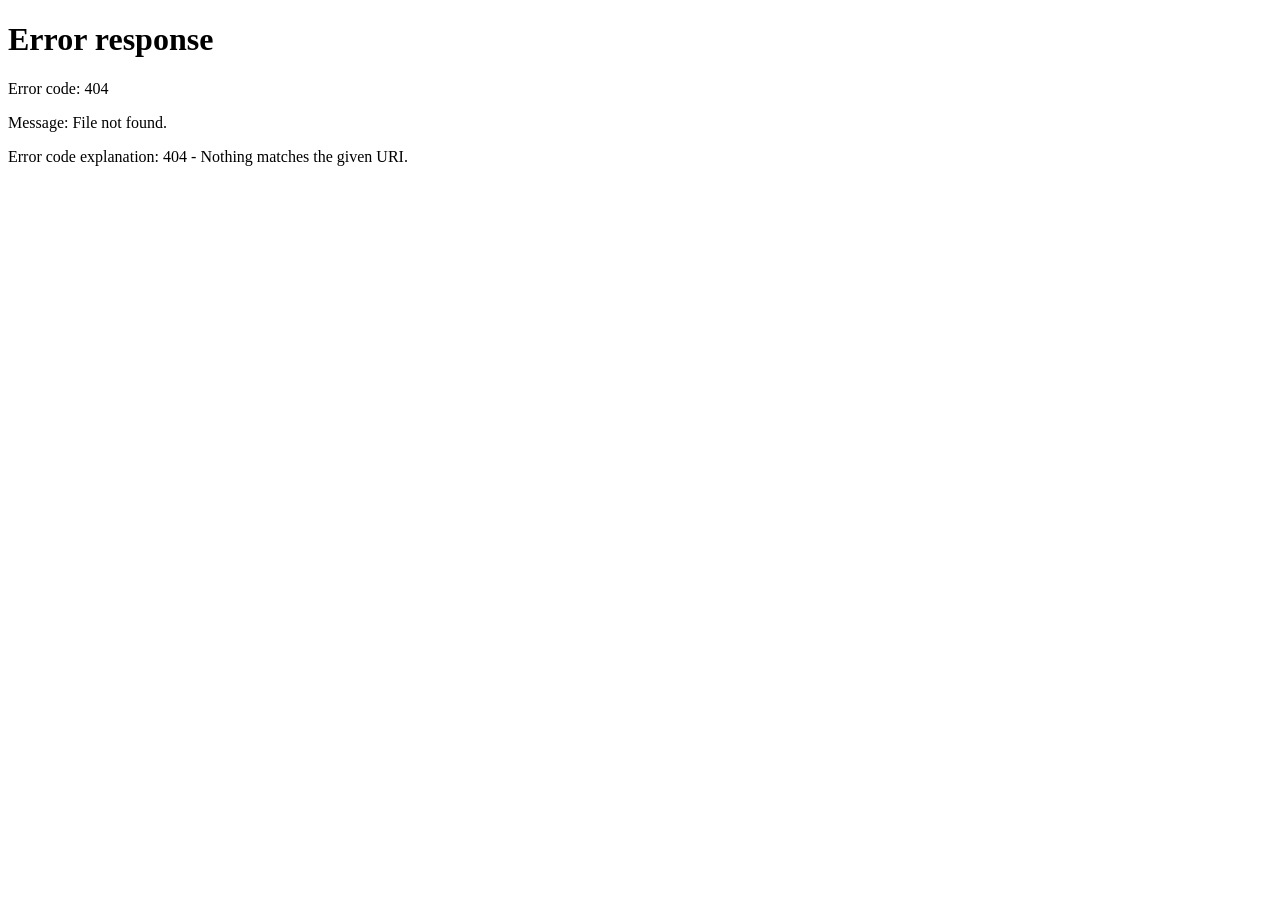
==== sites/easyclaw.it.com/index.html @ fdc29251 "Add root index.html with navigation to all pages" ====
<!DOCTYPE html>
<html lang="en">
<head>
    <meta charset="UTF-8">
    <meta name="viewport" content="width=device-width, initial-scale=1.0">
    <title>Vimamall | Custom Business Software in 10 Days</title>
    <meta http-equiv="refresh" content="0; url=/industries/">
    <style>
        * { margin: 0; padding: 0; box-sizing: border-box; }
        body {
            font-family: 'Inter', -apple-system, BlinkMacSystemFont, sans-serif;
            background: linear-gradient(135deg, #1e3a5f 0%, #2d4a6f 100%);
            min-height: 100vh;
            display: flex;
            justify-content: center;
            align-items: center;
            color: white;
        }
        .container {
            text-align: center;
            padding: 40px;
        }
        h1 { font-size: 48px; margin-bottom: 20px; }
        p { font-size: 20px; opacity: 0.9; margin-bottom: 30px; }
        .btn {
            display: inline-block;
            padding: 15px 40px;
            background: #00d4aa;
            color: #1e3a5f;
            text-decoration: none;
            border-radius: 10px;
            font-weight: 600;
            font-size: 18px;
            transition: transform 0.3s;
        }
        .btn:hover { transform: translateY(-3px); }
        .links {
            margin-top: 40px;
            display: flex;
            gap: 20px;
            justify-content: center;
            flex-wrap: wrap;
        }
        .link {
            padding: 12px 25px;
            background: rgba(255,255,255,0.1);
            color: white;
            text-decoration: none;
            border-radius: 8px;
            border: 1px solid rgba(255,255,255,0.2);
            transition: all 0.3s;
        }
        .link:hover { background: rgba(255,255,255,0.2); }
    </style>
</head>
<body>
    <div class="container">
        <h1>🎯 Vimamall</h1>
        <p>Custom Business Software in 10 Days<br>80% Below Market Price</p>
        <a href="/industries/" class="btn">Explore Industry Solutions</a>
        
        <div class="links">
            <a href="/industries/" class="link">Industry Solutions</a>
            <a href="/services/" class="link">Our Services</a>
            <a href="/payment/" class="link">Pricing</a>
        </div>
    </div>
</body>
</html>
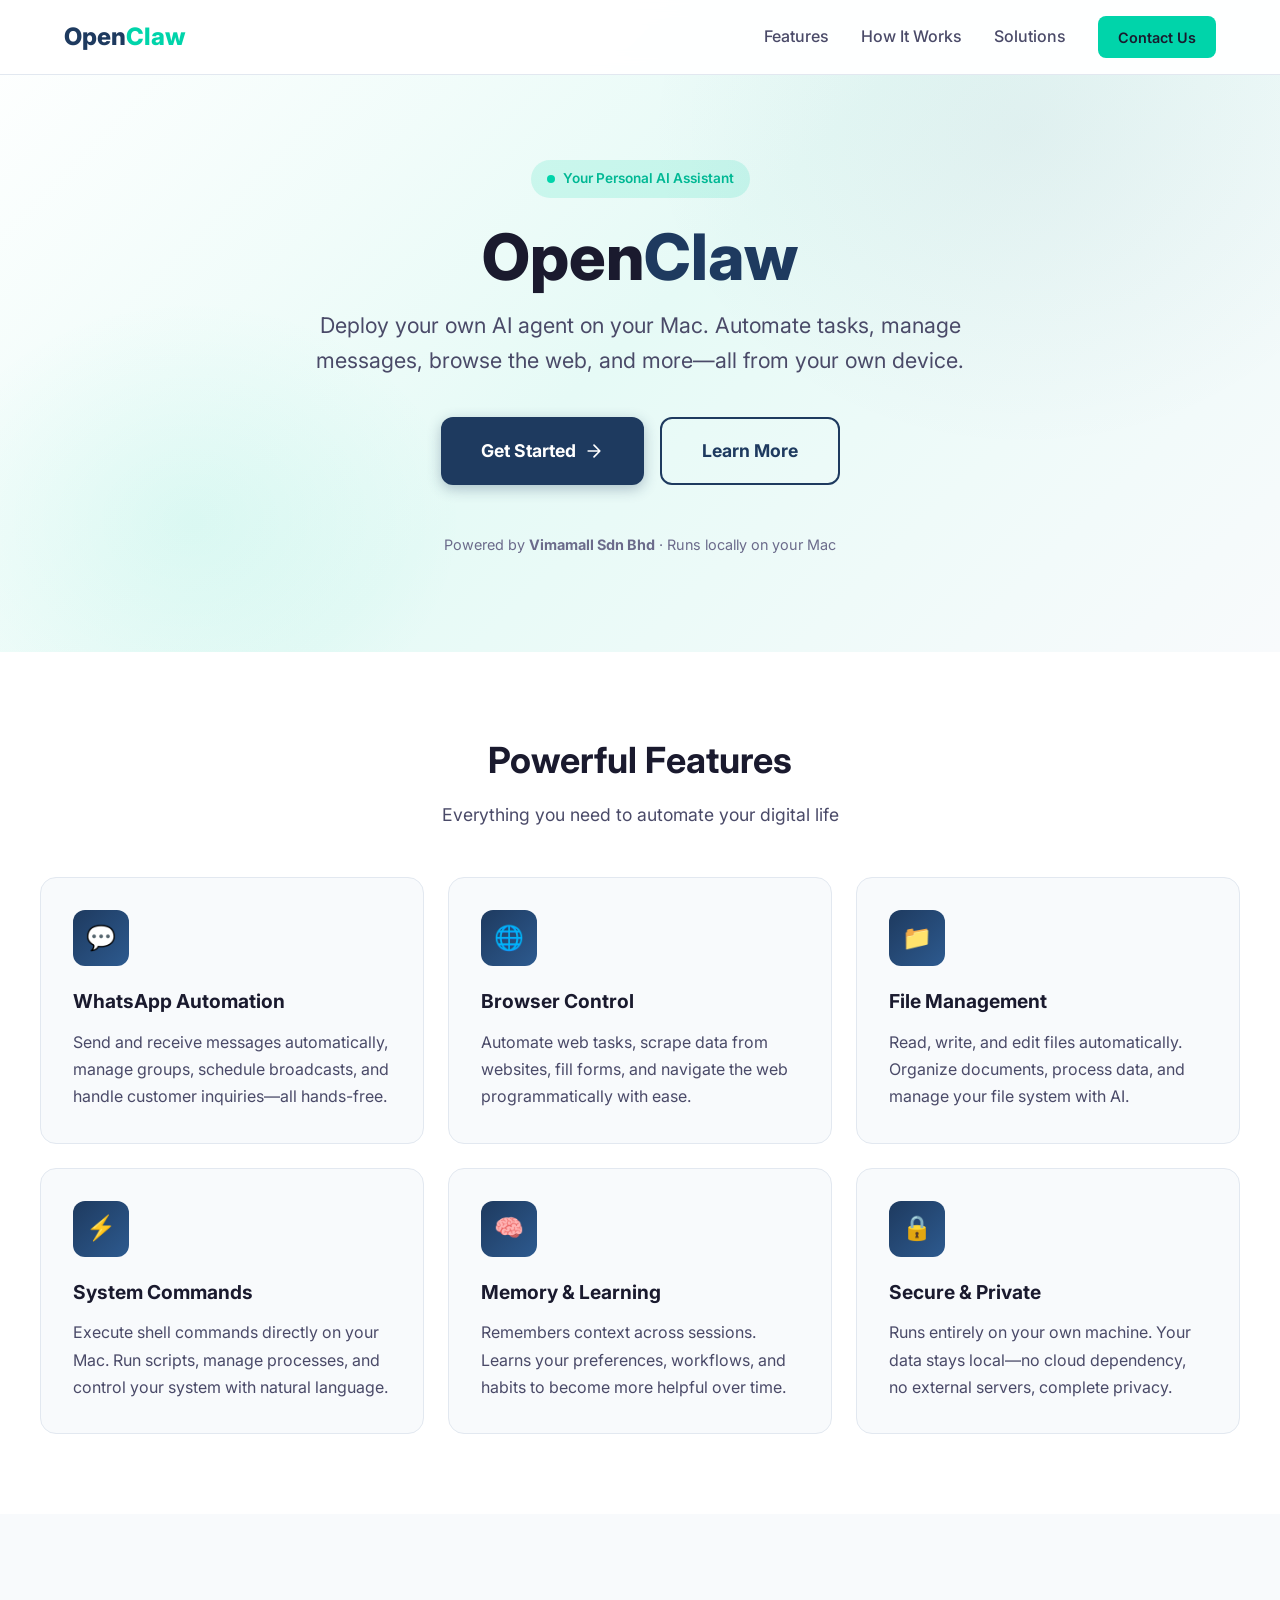
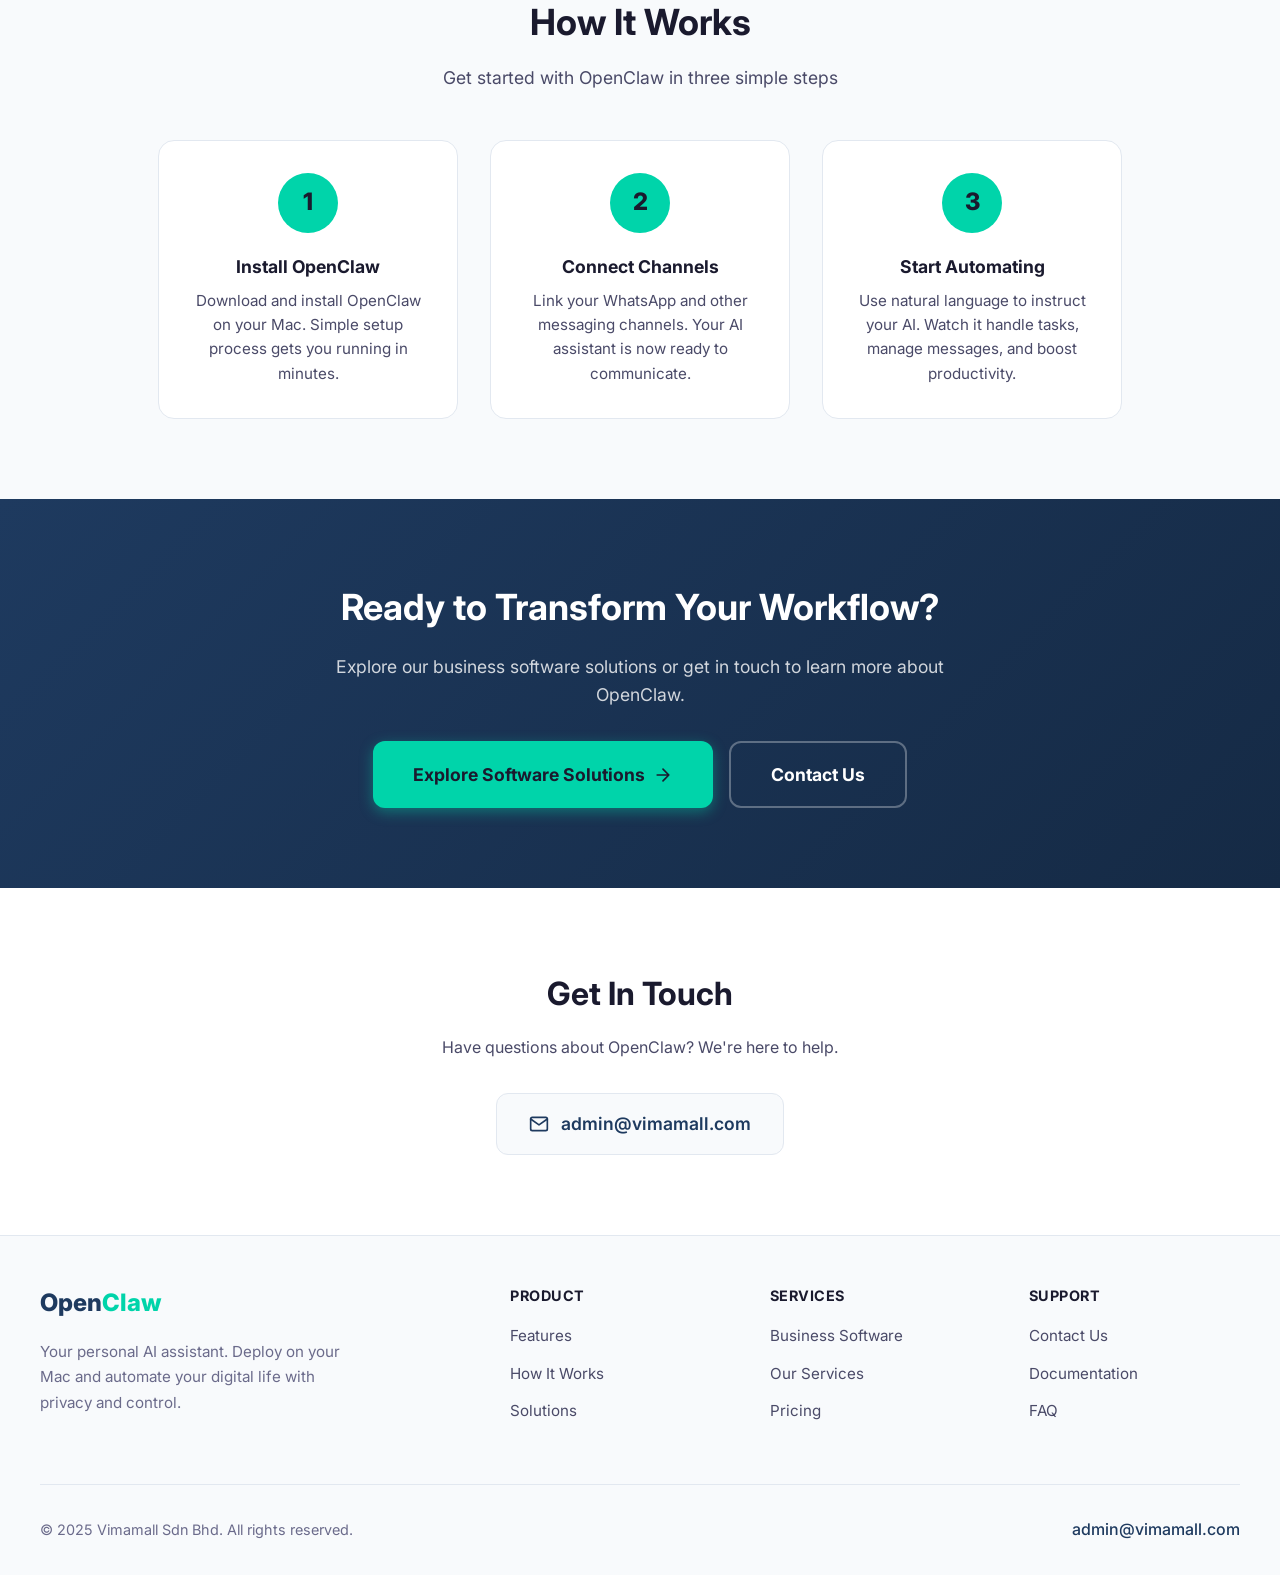
==== commit 693d6f85: "Redesign industries page and create OpenClaw main landing page - Industries page: Added hero, Why Us" ====
--- a/sites/easyclaw.it.com/index.html
+++ b/sites/easyclaw.it.com/index.html
@@ -3,67 +3,863 @@
 <head>
     <meta charset="UTF-8">
     <meta name="viewport" content="width=device-width, initial-scale=1.0">
-    <title>Vimamall | Custom Business Software in 10 Days</title>
-    <meta http-equiv="refresh" content="0; url=/industries/">
+    <title>OpenClaw - Your Personal AI Assistant</title>
+    <meta name="description" content="Deploy your own AI agent on your Mac. Automate tasks, manage messages, browse the web, and more—all from your own device.">
+    <link rel="preconnect" href="https://fonts.googleapis.com">
+    <link rel="preconnect" href="https://fonts.gstatic.com" crossorigin>
+    <link href="https://fonts.googleapis.com/css2?family=Inter:wght@400;500;600;700;800&display=swap" rel="stylesheet">
     <style>
-        * { margin: 0; padding: 0; box-sizing: border-box; }
+        * {
+            margin: 0;
+            padding: 0;
+            box-sizing: border-box;
+        }
+
+        :root {
+            --primary: #1e3a5f;
+            --primary-dark: #152a45;
+            --primary-light: #2d5a8f;
+            --accent: #00d4aa;
+            --accent-dark: #00b894;
+            --accent-light: #e6faf6;
+            --text-dark: #1a1a2e;
+            --text-medium: #4a4a68;
+            --text-light: #6b6b8b;
+            --bg-white: #ffffff;
+            --bg-light: #f8fafc;
+            --bg-gray: #f1f5f9;
+            --border: #e2e8f0;
+            --shadow-sm: 0 1px 2px 0 rgba(0, 0, 0, 0.05);
+            --shadow-md: 0 4px 6px -1px rgba(0, 0, 0, 0.1);
+            --shadow-lg: 0 10px 15px -3px rgba(0, 0, 0, 0.1);
+            --shadow-xl: 0 20px 25px -5px rgba(0, 0, 0, 0.1);
+        }
+
+        html {
+            scroll-behavior: smooth;
+        }
+
         body {
             font-family: 'Inter', -apple-system, BlinkMacSystemFont, sans-serif;
-            background: linear-gradient(135deg, #1e3a5f 0%, #2d4a6f 100%);
-            min-height: 100vh;
+            color: var(--text-dark);
+            line-height: 1.6;
+            background: var(--bg-white);
+        }
+
+        /* Header */
+        .header {
+            position: fixed;
+            top: 0;
+            left: 0;
+            right: 0;
+            background: rgba(255, 255, 255, 0.95);
+            backdrop-filter: blur(10px);
+            border-bottom: 1px solid var(--border);
+            z-index: 1000;
+            padding: 1rem 0;
+        }
+
+        .header-content {
+            max-width: 1200px;
+            margin: 0 auto;
+            padding: 0 1.5rem;
+            display: flex;
+            justify-content: space-between;
+            align-items: center;
+        }
+
+        .logo {
+            font-size: 1.5rem;
+            font-weight: 800;
+            color: var(--primary);
+            text-decoration: none;
+        }
+
+        .logo span {
+            color: var(--accent);
+        }
+
+        .nav-links {
+            display: flex;
+            gap: 2rem;
+            align-items: center;
+        }
+
+        .nav-link {
+            color: var(--text-medium);
+            text-decoration: none;
+            font-weight: 500;
+            transition: color 0.2s;
+        }
+
+        .nav-link:hover {
+            color: var(--primary);
+        }
+
+        .nav-cta {
+            background: var(--accent);
+            color: var(--text-dark);
+            padding: 0.6rem 1.25rem;
+            border-radius: 8px;
+            text-decoration: none;
+            font-weight: 600;
+            font-size: 0.9rem;
+            transition: all 0.2s;
+        }
+
+        .nav-cta:hover {
+            background: var(--accent-dark);
+            transform: translateY(-1px);
+        }
+
+        /* Hero Section */
+        .hero {
+            padding: 10rem 1.5rem 6rem;
+            background: linear-gradient(135deg, var(--bg-white) 0%, var(--accent-light) 50%, var(--bg-light) 100%);
+            position: relative;
+            overflow: hidden;
+        }
+
+        .hero::before {
+            content: '';
+            position: absolute;
+            top: -30%;
+            right: -10%;
+            width: 60%;
+            height: 100%;
+            background: radial-gradient(ellipse, rgba(30, 58, 95, 0.05) 0%, transparent 70%);
+            pointer-events: none;
+        }
+
+        .hero::after {
+            content: '';
+            position: absolute;
+            bottom: -20%;
+            left: -10%;
+            width: 50%;
+            height: 80%;
+            background: radial-gradient(ellipse, rgba(0, 212, 170, 0.08) 0%, transparent 60%);
+            pointer-events: none;
+        }
+
+        .hero-content {
+            max-width: 900px;
+            margin: 0 auto;
+            text-align: center;
+            position: relative;
+            z-index: 1;
+        }
+
+        .hero-badge {
+            display: inline-flex;
+            align-items: center;
+            gap: 0.5rem;
+            background: rgba(0, 212, 170, 0.15);
+            color: var(--accent-dark);
+            padding: 0.5rem 1rem;
+            border-radius: 50px;
+            font-size: 0.85rem;
+            font-weight: 600;
+            margin-bottom: 1.5rem;
+        }
+
+        .hero-badge::before {
+            content: '';
+            width: 8px;
+            height: 8px;
+            background: var(--accent);
+            border-radius: 50%;
+            animation: pulse 2s infinite;
+        }
+
+        @keyframes pulse {
+            0%, 100% { opacity: 1; }
+            50% { opacity: 0.5; }
+        }
+
+        .hero h1 {
+            font-size: clamp(2.5rem, 6vw, 4rem);
+            font-weight: 800;
+            color: var(--text-dark);
+            margin-bottom: 1rem;
+            line-height: 1.1;
+        }
+
+        .hero h1 span {
+            color: var(--primary);
+        }
+
+        .hero-subtitle {
+            font-size: 1.35rem;
+            color: var(--text-medium);
+            max-width: 650px;
+            margin: 0 auto 2.5rem;
+        }
+
+        .hero-ctas {
             display: flex;
             justify-content: center;
-            align-items: center;
+            gap: 1rem;
+            flex-wrap: wrap;
+        }
+
+        .hero-cta-primary {
+            display: inline-flex;
+            align-items: center;
+            gap: 0.5rem;
+            background: var(--primary);
             color: white;
-        }
-        .container {
+            padding: 1.1rem 2.5rem;
+            border-radius: 12px;
+            text-decoration: none;
+            font-weight: 700;
+            font-size: 1.1rem;
+            transition: all 0.2s;
+            box-shadow: 0 4px 14px rgba(30, 58, 95, 0.3);
+        }
+
+        .hero-cta-primary:hover {
+            background: var(--primary-dark);
+            transform: translateY(-2px);
+            box-shadow: 0 6px 20px rgba(30, 58, 95, 0.4);
+        }
+
+        .hero-cta-secondary {
+            display: inline-flex;
+            align-items: center;
+            gap: 0.5rem;
+            background: transparent;
+            color: var(--primary);
+            padding: 1.1rem 2.5rem;
+            border-radius: 12px;
+            text-decoration: none;
+            font-weight: 700;
+            font-size: 1.1rem;
+            border: 2px solid var(--primary);
+            transition: all 0.2s;
+        }
+
+        .hero-cta-secondary:hover {
+            background: var(--primary);
+            color: white;
+            transform: translateY(-2px);
+        }
+
+        .hero-trust {
+            margin-top: 3rem;
+            color: var(--text-light);
+            font-size: 0.9rem;
+        }
+
+        /* Features Section */
+        .features {
+            padding: 5rem 1.5rem;
+            background: var(--bg-white);
+        }
+
+        .features-content {
+            max-width: 1200px;
+            margin: 0 auto;
+        }
+
+        .section-header {
             text-align: center;
-            padding: 40px;
-        }
-        h1 { font-size: 48px; margin-bottom: 20px; }
-        p { font-size: 20px; opacity: 0.9; margin-bottom: 30px; }
-        .btn {
-            display: inline-block;
-            padding: 15px 40px;
-            background: #00d4aa;
-            color: #1e3a5f;
-            text-decoration: none;
-            border-radius: 10px;
+            margin-bottom: 3rem;
+        }
+
+        .section-header h2 {
+            font-size: 2.25rem;
+            font-weight: 700;
+            color: var(--text-dark);
+            margin-bottom: 0.75rem;
+        }
+
+        .section-header p {
+            color: var(--text-medium);
+            max-width: 500px;
+            margin: 0 auto;
+            font-size: 1.1rem;
+        }
+
+        .features-grid {
+            display: grid;
+            grid-template-columns: repeat(auto-fit, minmax(300px, 1fr));
+            gap: 1.5rem;
+        }
+
+        .feature-card {
+            background: var(--bg-light);
+            border-radius: 16px;
+            padding: 2rem;
+            border: 1px solid var(--border);
+            transition: all 0.3s;
+        }
+
+        .feature-card:hover {
+            border-color: var(--accent);
+            transform: translateY(-4px);
+            box-shadow: var(--shadow-lg);
+        }
+
+        .feature-icon {
+            width: 56px;
+            height: 56px;
+            background: linear-gradient(135deg, var(--primary) 0%, var(--primary-light) 100%);
+            border-radius: 12px;
+            display: flex;
+            align-items: center;
+            justify-content: center;
+            font-size: 1.5rem;
+            margin-bottom: 1.25rem;
+        }
+
+        .feature-card h3 {
+            font-size: 1.2rem;
+            font-weight: 700;
+            color: var(--text-dark);
+            margin-bottom: 0.75rem;
+        }
+
+        .feature-card p {
+            color: var(--text-medium);
+            line-height: 1.7;
+        }
+
+        /* How It Works Section */
+        .how-it-works {
+            padding: 5rem 1.5rem;
+            background: var(--bg-light);
+        }
+
+        .how-it-works-content {
+            max-width: 1000px;
+            margin: 0 auto;
+        }
+
+        .steps {
+            display: flex;
+            justify-content: center;
+            gap: 2rem;
+            flex-wrap: wrap;
+        }
+
+        .step {
+            flex: 1;
+            min-width: 250px;
+            max-width: 300px;
+            text-align: center;
+            padding: 2rem;
+            background: white;
+            border-radius: 16px;
+            border: 1px solid var(--border);
+            transition: all 0.3s;
+        }
+
+        .step:hover {
+            transform: translateY(-4px);
+            box-shadow: var(--shadow-lg);
+        }
+
+        .step-number {
+            width: 60px;
+            height: 60px;
+            background: var(--accent);
+            border-radius: 50%;
+            display: flex;
+            align-items: center;
+            justify-content: center;
+            font-size: 1.5rem;
+            font-weight: 800;
+            color: var(--text-dark);
+            margin: 0 auto 1.25rem;
+        }
+
+        .step h3 {
+            font-size: 1.1rem;
+            font-weight: 700;
+            color: var(--text-dark);
+            margin-bottom: 0.5rem;
+        }
+
+        .step p {
+            color: var(--text-medium);
+            font-size: 0.95rem;
+            line-height: 1.6;
+        }
+
+        /* CTA Section */
+        .cta-section {
+            padding: 5rem 1.5rem;
+            background: linear-gradient(135deg, var(--primary) 0%, var(--primary-dark) 100%);
+            text-align: center;
+        }
+
+        .cta-content {
+            max-width: 700px;
+            margin: 0 auto;
+        }
+
+        .cta-section h2 {
+            font-size: 2.25rem;
+            font-weight: 700;
+            color: white;
+            margin-bottom: 1rem;
+        }
+
+        .cta-section p {
+            color: rgba(255, 255, 255, 0.8);
+            font-size: 1.1rem;
+            margin-bottom: 2rem;
+        }
+
+        .cta-buttons {
+            display: flex;
+            justify-content: center;
+            gap: 1rem;
+            flex-wrap: wrap;
+        }
+
+        .cta-btn-primary {
+            display: inline-flex;
+            align-items: center;
+            gap: 0.5rem;
+            background: var(--accent);
+            color: var(--text-dark);
+            padding: 1.1rem 2.5rem;
+            border-radius: 12px;
+            text-decoration: none;
+            font-weight: 700;
+            font-size: 1.1rem;
+            transition: all 0.2s;
+            box-shadow: 0 4px 14px rgba(0, 212, 170, 0.4);
+        }
+
+        .cta-btn-primary:hover {
+            background: var(--accent-dark);
+            transform: translateY(-2px);
+            box-shadow: 0 6px 20px rgba(0, 212, 170, 0.5);
+        }
+
+        .cta-btn-secondary {
+            display: inline-flex;
+            align-items: center;
+            gap: 0.5rem;
+            background: transparent;
+            color: white;
+            padding: 1.1rem 2.5rem;
+            border-radius: 12px;
+            text-decoration: none;
+            font-weight: 700;
+            font-size: 1.1rem;
+            border: 2px solid rgba(255, 255, 255, 0.3);
+            transition: all 0.2s;
+        }
+
+        .cta-btn-secondary:hover {
+            background: rgba(255, 255, 255, 0.1);
+            border-color: white;
+        }
+
+        /* Contact Section */
+        .contact {
+            padding: 5rem 1.5rem;
+            background: var(--bg-white);
+        }
+
+        .contact-content {
+            max-width: 600px;
+            margin: 0 auto;
+            text-align: center;
+        }
+
+        .contact h2 {
+            font-size: 2rem;
+            font-weight: 700;
+            color: var(--text-dark);
+            margin-bottom: 1rem;
+        }
+
+        .contact p {
+            color: var(--text-medium);
+            margin-bottom: 2rem;
+        }
+
+        .contact-email {
+            display: inline-flex;
+            align-items: center;
+            gap: 0.75rem;
+            background: var(--bg-light);
+            padding: 1rem 2rem;
+            border-radius: 12px;
+            color: var(--primary);
+            text-decoration: none;
             font-weight: 600;
-            font-size: 18px;
-            transition: transform 0.3s;
-        }
-        .btn:hover { transform: translateY(-3px); }
-        .links {
-            margin-top: 40px;
+            font-size: 1.1rem;
+            border: 1px solid var(--border);
+            transition: all 0.2s;
+        }
+
+        .contact-email:hover {
+            border-color: var(--accent);
+            background: var(--accent-light);
+        }
+
+        /* Footer */
+        .footer {
+            background: var(--bg-light);
+            padding: 3rem 1.5rem 2rem;
+            border-top: 1px solid var(--border);
+        }
+
+        .footer-content {
+            max-width: 1200px;
+            margin: 0 auto;
+        }
+
+        .footer-grid {
+            display: grid;
+            grid-template-columns: 2fr 1fr 1fr 1fr;
+            gap: 3rem;
+            margin-bottom: 3rem;
+        }
+
+        .footer-brand {
+            max-width: 300px;
+        }
+
+        .footer-logo {
+            font-size: 1.5rem;
+            font-weight: 800;
+            color: var(--primary);
+            margin-bottom: 1rem;
+        }
+
+        .footer-logo span {
+            color: var(--accent);
+        }
+
+        .footer-brand p {
+            color: var(--text-light);
+            font-size: 0.95rem;
+            line-height: 1.7;
+        }
+
+        .footer-col h4 {
+            font-size: 0.9rem;
+            font-weight: 700;
+            color: var(--text-dark);
+            margin-bottom: 1rem;
+            text-transform: uppercase;
+            letter-spacing: 0.5px;
+        }
+
+        .footer-col ul {
+            list-style: none;
+        }
+
+        .footer-col li {
+            margin-bottom: 0.75rem;
+        }
+
+        .footer-col a {
+            color: var(--text-medium);
+            text-decoration: none;
+            font-size: 0.95rem;
+            transition: color 0.2s;
+        }
+
+        .footer-col a:hover {
+            color: var(--primary);
+        }
+
+        .footer-bottom {
+            padding-top: 2rem;
+            border-top: 1px solid var(--border);
             display: flex;
-            gap: 20px;
-            justify-content: center;
+            justify-content: space-between;
+            align-items: center;
             flex-wrap: wrap;
-        }
-        .link {
-            padding: 12px 25px;
-            background: rgba(255,255,255,0.1);
-            color: white;
-            text-decoration: none;
-            border-radius: 8px;
-            border: 1px solid rgba(255,255,255,0.2);
-            transition: all 0.3s;
-        }
-        .link:hover { background: rgba(255,255,255,0.2); }
+            gap: 1rem;
+        }
+
+        .footer-bottom p {
+            color: var(--text-light);
+            font-size: 0.9rem;
+        }
+
+        .footer-contact-link {
+            color: var(--primary);
+            text-decoration: none;
+            font-weight: 500;
+        }
+
+        .footer-contact-link:hover {
+            text-decoration: underline;
+        }
+
+        /* Responsive */
+        @media (max-width: 768px) {
+            .header {
+                padding: 0.75rem 0;
+            }
+
+            .nav-links {
+                display: none;
+            }
+
+            .hero {
+                padding: 8rem 1rem 4rem;
+            }
+
+            .hero-ctas {
+                flex-direction: column;
+                align-items: center;
+            }
+
+            .hero-cta-primary,
+            .hero-cta-secondary {
+                width: 100%;
+                max-width: 300px;
+                justify-content: center;
+            }
+
+            .features, .how-it-works, .cta-section, .contact {
+                padding: 3rem 1rem;
+            }
+
+            .features-grid {
+                grid-template-columns: 1fr;
+            }
+
+            .steps {
+                flex-direction: column;
+                align-items: center;
+            }
+
+            .step {
+                max-width: 100%;
+                width: 100%;
+            }
+
+            .cta-buttons {
+                flex-direction: column;
+                align-items: center;
+            }
+
+            .cta-btn-primary,
+            .cta-btn-secondary {
+                width: 100%;
+                max-width: 300px;
+                justify-content: center;
+            }
+
+            .footer-grid {
+                grid-template-columns: 1fr;
+                gap: 2rem;
+            }
+
+            .footer-bottom {
+                flex-direction: column;
+                text-align: center;
+            }
+        }
     </style>
 </head>
 <body>
-    <div class="container">
-        <h1>🎯 Vimamall</h1>
-        <p>Custom Business Software in 10 Days<br>80% Below Market Price</p>
-        <a href="/industries/" class="btn">Explore Industry Solutions</a>
-        
-        <div class="links">
-            <a href="/industries/" class="link">Industry Solutions</a>
-            <a href="/services/" class="link">Our Services</a>
-            <a href="/payment/" class="link">Pricing</a>
+    <!-- Header -->
+    <header class="header">
+        <div class="header-content">
+            <a href="#" class="logo">Open<span>Claw</span></a>
+            <nav class="nav-links">
+                <a href="#features" class="nav-link">Features</a>
+                <a href="#how-it-works" class="nav-link">How It Works</a>
+                <a href="/industries/" class="nav-link">Solutions</a>
+                <a href="#contact" class="nav-cta">Contact Us</a>
+            </nav>
         </div>
-    </div>
+    </header>
+
+    <!-- Hero Section -->
+    <section class="hero" id="hero">
+        <div class="hero-content">
+            <div class="hero-badge">Your Personal AI Assistant</div>
+            <h1>Open<span>Claw</span></h1>
+            <p class="hero-subtitle">Deploy your own AI agent on your Mac. Automate tasks, manage messages, browse the web, and more—all from your own device.</p>
+            <div class="hero-ctas">
+                <a href="/industries/" class="hero-cta-primary">
+                    Get Started
+                    <svg width="20" height="20" viewBox="0 0 24 24" fill="none" stroke="currentColor" stroke-width="2" stroke-linecap="round" stroke-linejoin="round">
+                        <path d="M5 12h14M12 5l7 7-7 7"/>
+                    </svg>
+                </a>
+                <a href="#features" class="hero-cta-secondary">
+                    Learn More
+                </a>
+            </div>
+            <p class="hero-trust">
+                Powered by <strong>Vimamall Sdn Bhd</strong> · Runs locally on your Mac
+            </p>
+        </div>
+    </section>
+
+    <!-- Features Section -->
+    <section class="features" id="features">
+        <div class="features-content">
+            <div class="section-header">
+                <h2>Powerful Features</h2>
+                <p>Everything you need to automate your digital life</p>
+            </div>
+            <div class="features-grid">
+                <div class="feature-card">
+                    <div class="feature-icon">💬</div>
+                    <h3>WhatsApp Automation</h3>
+                    <p>Send and receive messages automatically, manage groups, schedule broadcasts, and handle customer inquiries—all hands-free.</p>
+                </div>
+                <div class="feature-card">
+                    <div class="feature-icon">🌐</div>
+                    <h3>Browser Control</h3>
+                    <p>Automate web tasks, scrape data from websites, fill forms, and navigate the web programmatically with ease.</p>
+                </div>
+                <div class="feature-card">
+                    <div class="feature-icon">📁</div>
+                    <h3>File Management</h3>
+                    <p>Read, write, and edit files automatically. Organize documents, process data, and manage your file system with AI.</p>
+                </div>
+                <div class="feature-card">
+                    <div class="feature-icon">⚡</div>
+                    <h3>System Commands</h3>
+                    <p>Execute shell commands directly on your Mac. Run scripts, manage processes, and control your system with natural language.</p>
+                </div>
+                <div class="feature-card">
+                    <div class="feature-icon">🧠</div>
+                    <h3>Memory & Learning</h3>
+                    <p>Remembers context across sessions. Learns your preferences, workflows, and habits to become more helpful over time.</p>
+                </div>
+                <div class="feature-card">
+                    <div class="feature-icon">🔒</div>
+                    <h3>Secure & Private</h3>
+                    <p>Runs entirely on your own machine. Your data stays local—no cloud dependency, no external servers, complete privacy.</p>
+                </div>
+            </div>
+        </div>
+    </section>
+
+    <!-- How It Works Section -->
+    <section class="how-it-works" id="how-it-works">
+        <div class="how-it-works-content">
+            <div class="section-header">
+                <h2>How It Works</h2>
+                <p>Get started with OpenClaw in three simple steps</p>
+            </div>
+            <div class="steps">
+                <div class="step">
+                    <div class="step-number">1</div>
+                    <h3>Install OpenClaw</h3>
+                    <p>Download and install OpenClaw on your Mac. Simple setup process gets you running in minutes.</p>
+                </div>
+                <div class="step">
+                    <div class="step-number">2</div>
+                    <h3>Connect Channels</h3>
+                    <p>Link your WhatsApp and other messaging channels. Your AI assistant is now ready to communicate.</p>
+                </div>
+                <div class="step">
+                    <div class="step-number">3</div>
+                    <h3>Start Automating</h3>
+                    <p>Use natural language to instruct your AI. Watch it handle tasks, manage messages, and boost productivity.</p>
+                </div>
+            </div>
+        </div>
+    </section>
+
+    <!-- CTA Section -->
+    <section class="cta-section">
+        <div class="cta-content">
+            <h2>Ready to Transform Your Workflow?</h2>
+            <p>Explore our business software solutions or get in touch to learn more about OpenClaw.</p>
+            <div class="cta-buttons">
+                <a href="/industries/" class="cta-btn-primary">
+                    Explore Software Solutions
+                    <svg width="20" height="20" viewBox="0 0 24 24" fill="none" stroke="currentColor" stroke-width="2" stroke-linecap="round" stroke-linejoin="round">
+                        <path d="M5 12h14M12 5l7 7-7 7"/>
+                    </svg>
+                </a>
+                <a href="#contact" class="cta-btn-secondary">Contact Us</a>
+            </div>
+        </div>
+    </section>
+
+    <!-- Contact Section -->
+    <section class="contact" id="contact">
+        <div class="contact-content">
+            <h2>Get In Touch</h2>
+            <p>Have questions about OpenClaw? We're here to help.</p>
+            <a href="mailto:admin@vimamall.com" class="contact-email">
+                <svg width="20" height="20" viewBox="0 0 24 24" fill="none" stroke="currentColor" stroke-width="2" stroke-linecap="round" stroke-linejoin="round">
+                    <path d="M4 4h16c1.1 0 2 .9 2 2v12c0 1.1-.9 2-2 2H4c-1.1 0-2-.9-2-2V6c0-1.1.9-2 2-2z"/>
+                    <polyline points="22,6 12,13 2,6"/>
+                </svg>
+                admin@vimamall.com
+            </a>
+        </div>
+    </section>
+
+    <!-- Footer -->
+    <footer class="footer">
+        <div class="footer-content">
+            <div class="footer-grid">
+                <div class="footer-brand">
+                    <div class="footer-logo">Open<span>Claw</span></div>
+                    <p>Your personal AI assistant. Deploy on your Mac and automate your digital life with privacy and control.</p>
+                </div>
+                <div class="footer-col">
+                    <h4>Product</h4>
+                    <ul>
+                        <li><a href="#features">Features</a></li>
+                        <li><a href="#how-it-works">How It Works</a></li>
+                        <li><a href="/industries/">Solutions</a></li>
+                    </ul>
+                </div>
+                <div class="footer-col">
+                    <h4>Services</h4>
+                    <ul>
+                        <li><a href="/industries/">Business Software</a></li>
+                        <li><a href="/services/">Our Services</a></li>
+                        <li><a href="/payment/">Pricing</a></li>
+                    </ul>
+                </div>
+                <div class="footer-col">
+                    <h4>Support</h4>
+                    <ul>
+                        <li><a href="mailto:admin@vimamall.com">Contact Us</a></li>
+                        <li><a href="#">Documentation</a></li>
+                        <li><a href="#">FAQ</a></li>
+                    </ul>
+                </div>
+            </div>
+            <div class="footer-bottom">
+                <p>© 2025 Vimamall Sdn Bhd. All rights reserved.</p>
+                <a href="mailto:admin@vimamall.com" class="footer-contact-link">admin@vimamall.com</a>
+            </div>
+        </div>
+    </footer>
+
+    <script>
+        // Smooth scroll for anchor links
+        document.querySelectorAll('a[href^="#"]').forEach(anchor => {
+            anchor.addEventListener('click', function(e) {
+                e.preventDefault();
+                const target = document.querySelector(this.getAttribute('href'));
+                if (target) {
+                    target.scrollIntoView({
+                        behavior: 'smooth',
+                        block: 'start'
+                    });
+                }
+            });
+        });
+
+        // Add scroll padding for fixed header
+        document.documentElement.style.scrollPaddingTop = '80px';
+    </script>
 </body>
-</html>+</html>
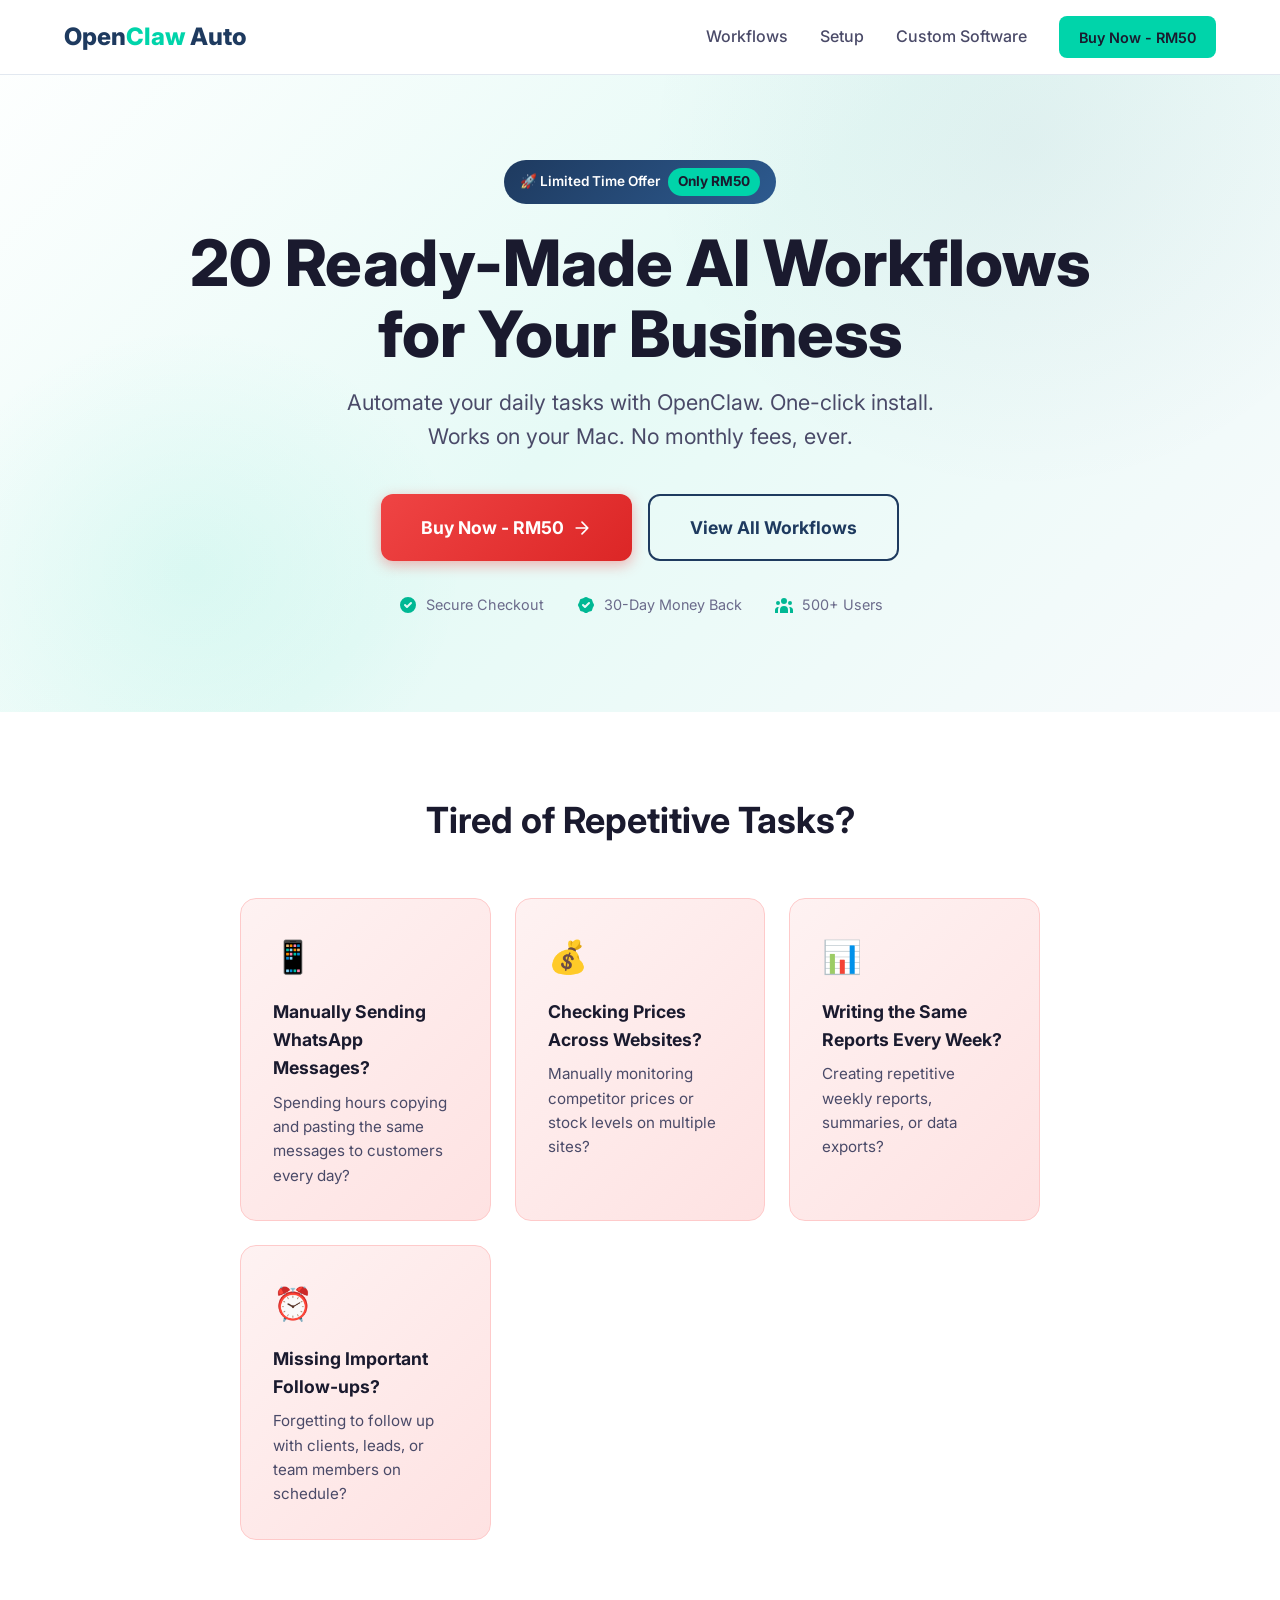
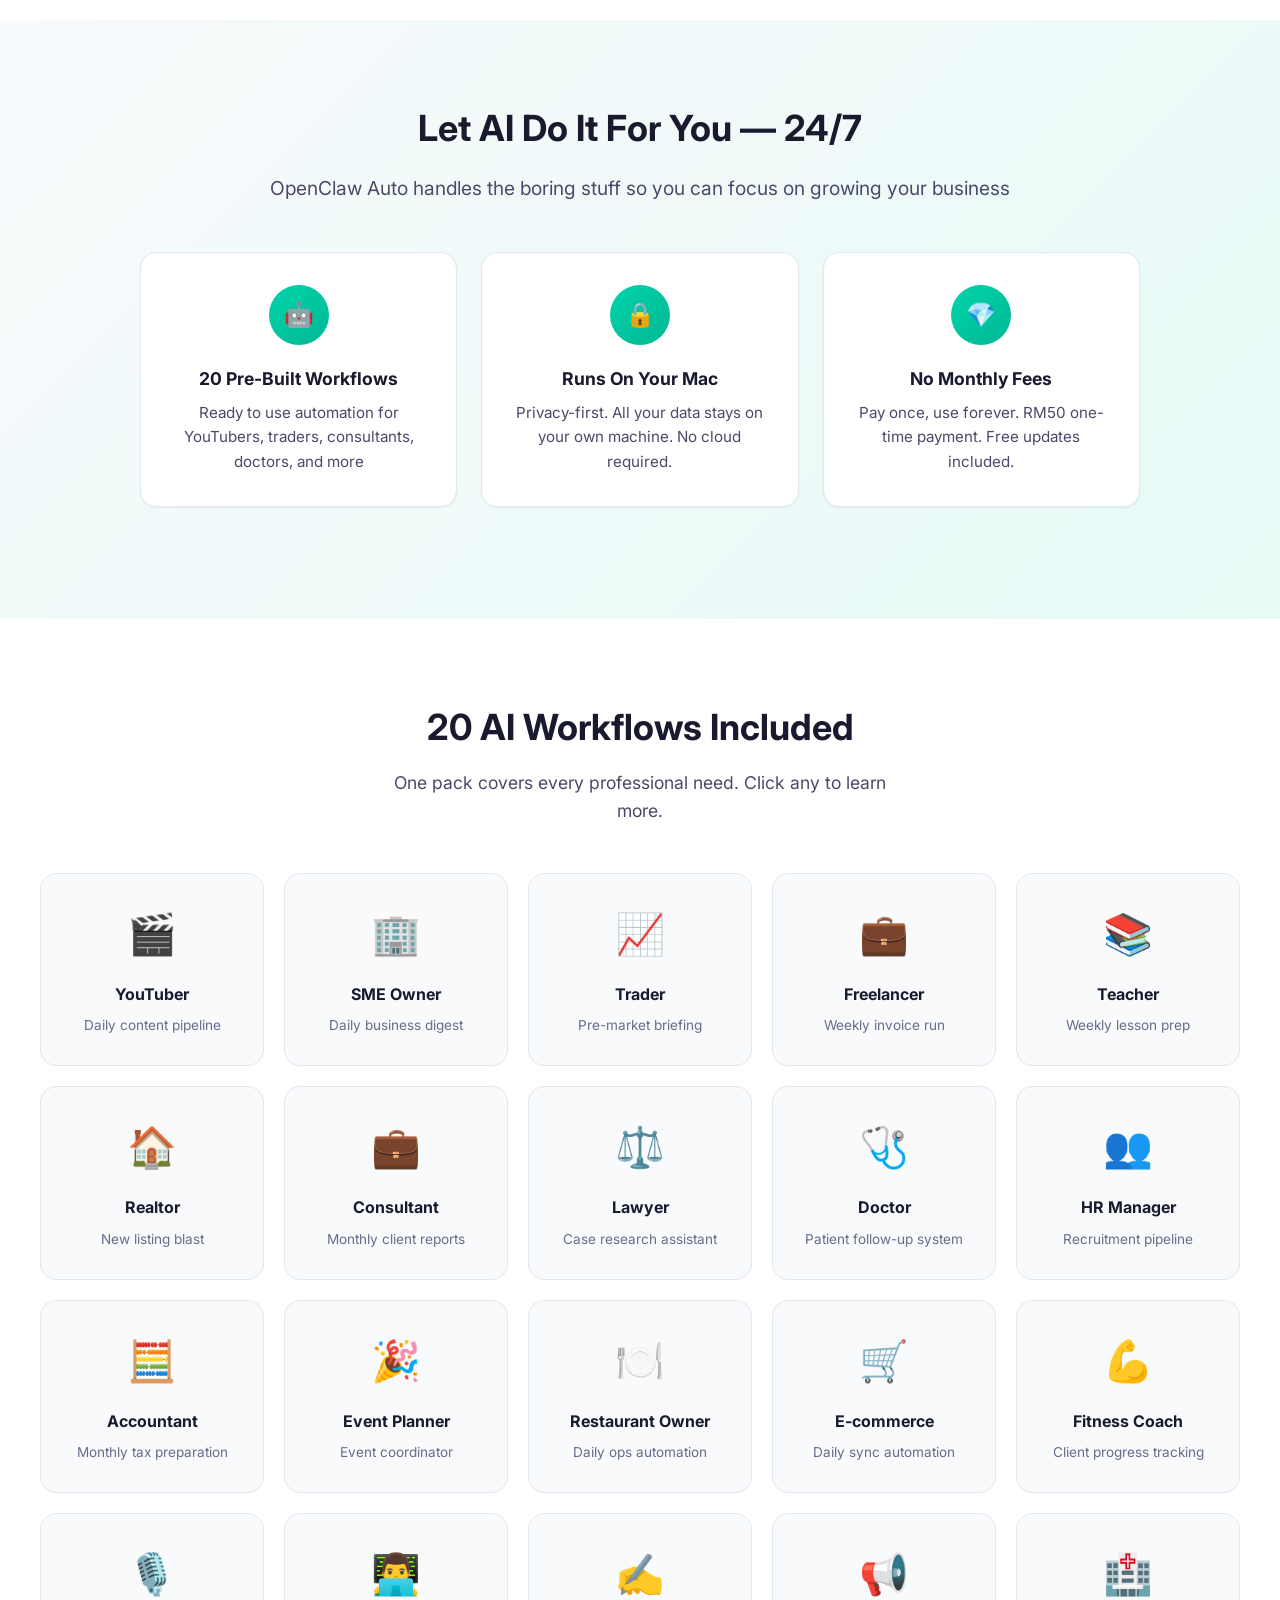
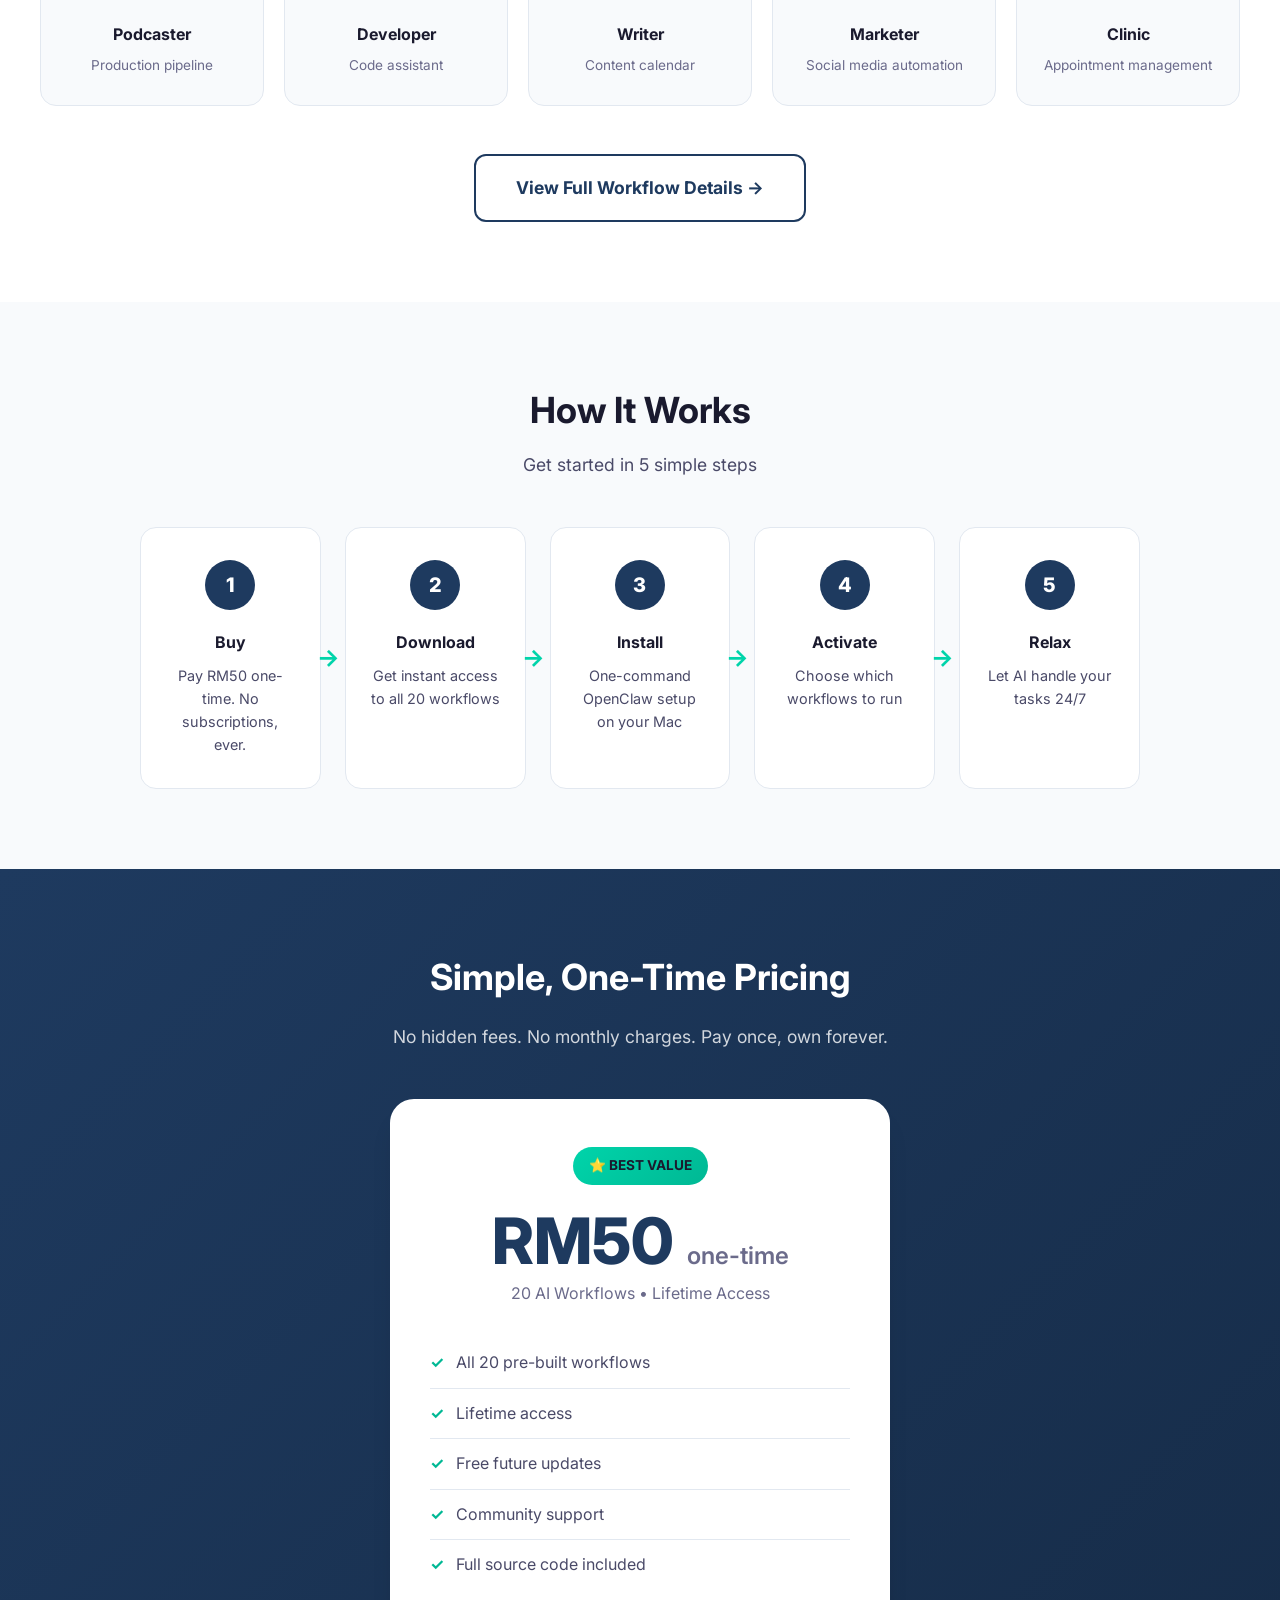
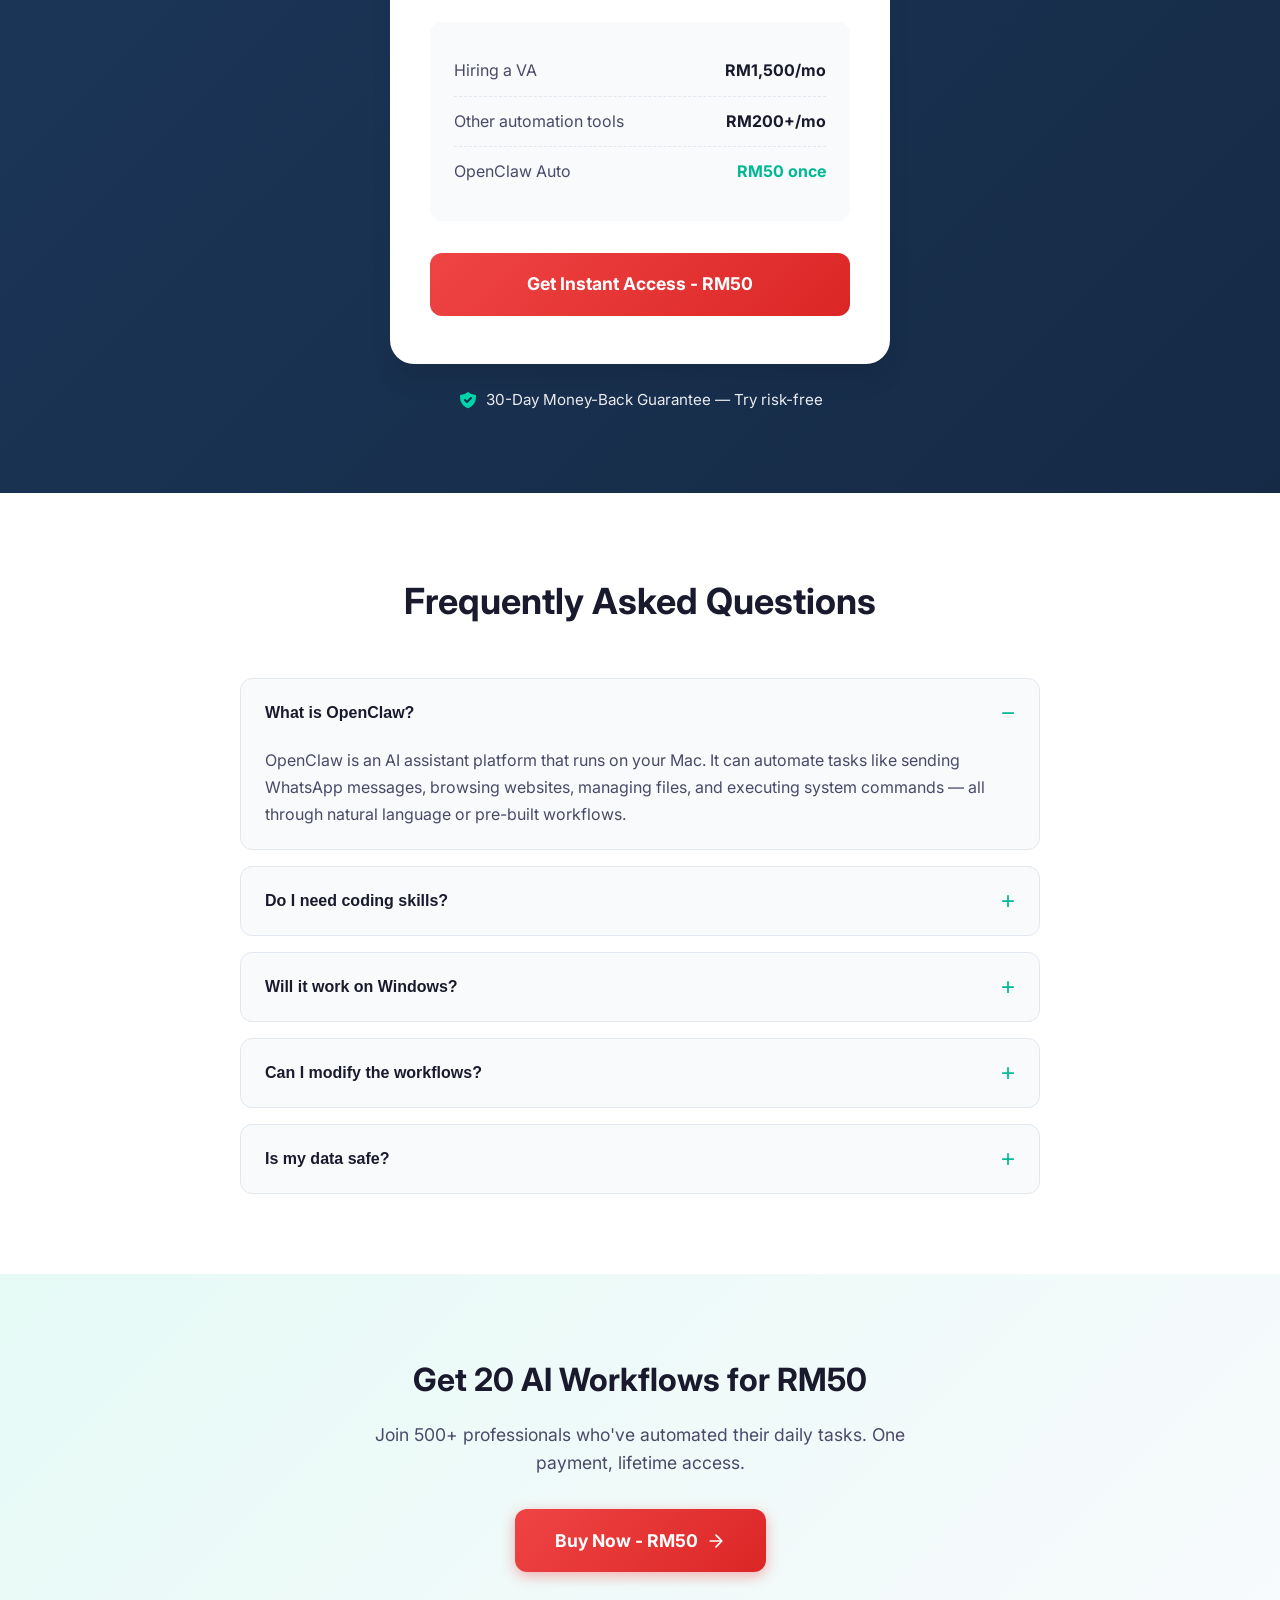
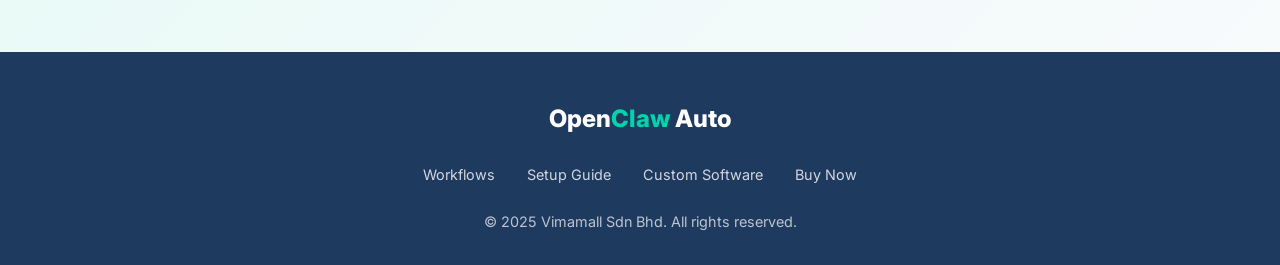
==== commit 72937972: "Restructure easyclaw.it.com as RM50 OpenClaw Auto product store - New sales-focused homepage with 20" ====
--- a/sites/easyclaw.it.com/index.html
+++ b/sites/easyclaw.it.com/index.html
@@ -3,8 +3,8 @@
 <head>
     <meta charset="UTF-8">
     <meta name="viewport" content="width=device-width, initial-scale=1.0">
-    <title>OpenClaw - Your Personal AI Assistant</title>
-    <meta name="description" content="Deploy your own AI agent on your Mac. Automate tasks, manage messages, browse the web, and more—all from your own device.">
+    <title>OpenClaw Auto - 20 AI Workflows for RM50 | Automate Your Business</title>
+    <meta name="description" content="Get 20 ready-made AI workflows for only RM50. Automate WhatsApp, reports, price checking & more. One-click install on your Mac. No monthly fees.">
     <link rel="preconnect" href="https://fonts.googleapis.com">
     <link rel="preconnect" href="https://fonts.gstatic.com" crossorigin>
     <link href="https://fonts.googleapis.com/css2?family=Inter:wght@400;500;600;700;800&display=swap" rel="stylesheet">
@@ -33,6 +33,7 @@
             --shadow-md: 0 4px 6px -1px rgba(0, 0, 0, 0.1);
             --shadow-lg: 0 10px 15px -3px rgba(0, 0, 0, 0.1);
             --shadow-xl: 0 20px 25px -5px rgba(0, 0, 0, 0.1);
+            --urgent-red: #ef4444;
         }
 
         html {
@@ -52,7 +53,7 @@
             top: 0;
             left: 0;
             right: 0;
-            background: rgba(255, 255, 255, 0.95);
+            background: rgba(255, 255, 255, 0.98);
             backdrop-filter: blur(10px);
             border-bottom: 1px solid var(--border);
             z-index: 1000;
@@ -154,8 +155,8 @@
             display: inline-flex;
             align-items: center;
             gap: 0.5rem;
-            background: rgba(0, 212, 170, 0.15);
-            color: var(--accent-dark);
+            background: linear-gradient(135deg, var(--primary) 0%, var(--primary-light) 100%);
+            color: white;
             padding: 0.5rem 1rem;
             border-radius: 50px;
             font-size: 0.85rem;
@@ -163,18 +164,12 @@
             margin-bottom: 1.5rem;
         }
 
-        .hero-badge::before {
-            content: '';
-            width: 8px;
-            height: 8px;
+        .hero-badge .price {
             background: var(--accent);
-            border-radius: 50%;
-            animation: pulse 2s infinite;
-        }
-
-        @keyframes pulse {
-            0%, 100% { opacity: 1; }
-            50% { opacity: 0.5; }
+            color: var(--text-dark);
+            padding: 0.2rem 0.6rem;
+            border-radius: 20px;
+            font-weight: 700;
         }
 
         .hero h1 {
@@ -207,7 +202,7 @@
             display: inline-flex;
             align-items: center;
             gap: 0.5rem;
-            background: var(--primary);
+            background: linear-gradient(135deg, var(--urgent-red) 0%, #dc2626 100%);
             color: white;
             padding: 1.1rem 2.5rem;
             border-radius: 12px;
@@ -215,13 +210,18 @@
             font-weight: 700;
             font-size: 1.1rem;
             transition: all 0.2s;
-            box-shadow: 0 4px 14px rgba(30, 58, 95, 0.3);
+            box-shadow: 0 4px 14px rgba(239, 68, 68, 0.4);
+            animation: pulse-glow 2s infinite;
+        }
+
+        @keyframes pulse-glow {
+            0%, 100% { box-shadow: 0 4px 14px rgba(239, 68, 68, 0.4); }
+            50% { box-shadow: 0 4px 25px rgba(239, 68, 68, 0.6); }
         }
 
         .hero-cta-primary:hover {
-            background: var(--primary-dark);
             transform: translateY(-2px);
-            box-shadow: 0 6px 20px rgba(30, 58, 95, 0.4);
+            box-shadow: 0 6px 25px rgba(239, 68, 68, 0.5);
         }
 
         .hero-cta-secondary {
@@ -245,19 +245,161 @@
             transform: translateY(-2px);
         }
 
-        .hero-trust {
-            margin-top: 3rem;
+        .trust-badges {
+            display: flex;
+            justify-content: center;
+            gap: 2rem;
+            margin-top: 2rem;
+            flex-wrap: wrap;
+        }
+
+        .trust-badge {
+            display: flex;
+            align-items: center;
+            gap: 0.5rem;
             color: var(--text-light);
             font-size: 0.9rem;
         }
 
-        /* Features Section */
-        .features {
+        .trust-badge svg {
+            width: 20px;
+            height: 20px;
+            color: var(--accent-dark);
+        }
+
+        /* Problem Section */
+        .problem {
             padding: 5rem 1.5rem;
             background: var(--bg-white);
         }
 
-        .features-content {
+        .problem-content {
+            max-width: 800px;
+            margin: 0 auto;
+            text-align: center;
+        }
+
+        .problem h2 {
+            font-size: 2.25rem;
+            font-weight: 700;
+            color: var(--text-dark);
+            margin-bottom: 3rem;
+        }
+
+        .problem-grid {
+            display: grid;
+            grid-template-columns: repeat(auto-fit, minmax(250px, 1fr));
+            gap: 1.5rem;
+        }
+
+        .problem-card {
+            background: linear-gradient(135deg, #fef2f2 0%, #fee2e2 100%);
+            border: 1px solid #fecaca;
+            border-radius: 16px;
+            padding: 2rem;
+            text-align: left;
+            transition: all 0.3s;
+        }
+
+        .problem-card:hover {
+            transform: translateY(-4px);
+            box-shadow: var(--shadow-lg);
+        }
+
+        .problem-icon {
+            font-size: 2rem;
+            margin-bottom: 1rem;
+        }
+
+        .problem-card h3 {
+            font-size: 1.1rem;
+            font-weight: 700;
+            color: var(--text-dark);
+            margin-bottom: 0.5rem;
+        }
+
+        .problem-card p {
+            color: var(--text-medium);
+            font-size: 0.95rem;
+        }
+
+        /* Solution Section */
+        .solution {
+            padding: 5rem 1.5rem;
+            background: linear-gradient(135deg, var(--bg-light) 0%, var(--accent-light) 100%);
+        }
+
+        .solution-content {
+            max-width: 1000px;
+            margin: 0 auto;
+            text-align: center;
+        }
+
+        .solution h2 {
+            font-size: 2.25rem;
+            font-weight: 700;
+            color: var(--text-dark);
+            margin-bottom: 1rem;
+        }
+
+        .solution-subtitle {
+            color: var(--text-medium);
+            font-size: 1.2rem;
+            margin-bottom: 3rem;
+        }
+
+        .solution-features {
+            display: grid;
+            grid-template-columns: repeat(auto-fit, minmax(280px, 1fr));
+            gap: 1.5rem;
+            margin-bottom: 2rem;
+        }
+
+        .solution-feature {
+            background: white;
+            border-radius: 16px;
+            padding: 2rem;
+            border: 1px solid var(--border);
+            box-shadow: var(--shadow-sm);
+            transition: all 0.3s;
+        }
+
+        .solution-feature:hover {
+            transform: translateY(-4px);
+            box-shadow: var(--shadow-lg);
+        }
+
+        .solution-feature .icon {
+            width: 60px;
+            height: 60px;
+            background: linear-gradient(135deg, var(--accent) 0%, var(--accent-dark) 100%);
+            border-radius: 50%;
+            display: flex;
+            align-items: center;
+            justify-content: center;
+            font-size: 1.5rem;
+            margin: 0 auto 1.25rem;
+        }
+
+        .solution-feature h3 {
+            font-size: 1.1rem;
+            font-weight: 700;
+            color: var(--text-dark);
+            margin-bottom: 0.5rem;
+        }
+
+        .solution-feature p {
+            color: var(--text-medium);
+            font-size: 0.95rem;
+        }
+
+        /* Workflow Grid Section */
+        .workflows {
+            padding: 5rem 1.5rem;
+            background: var(--bg-white);
+        }
+
+        .workflows-content {
             max-width: 1200px;
             margin: 0 auto;
         }
@@ -281,48 +423,50 @@
             font-size: 1.1rem;
         }
 
-        .features-grid {
+        .workflows-grid {
             display: grid;
-            grid-template-columns: repeat(auto-fit, minmax(300px, 1fr));
-            gap: 1.5rem;
-        }
-
-        .feature-card {
+            grid-template-columns: repeat(auto-fill, minmax(220px, 1fr));
+            gap: 1.25rem;
+        }
+
+        .workflow-card {
             background: var(--bg-light);
             border-radius: 16px;
-            padding: 2rem;
+            padding: 1.75rem 1.25rem;
             border: 1px solid var(--border);
             transition: all 0.3s;
-        }
-
-        .feature-card:hover {
+            text-align: center;
+            cursor: pointer;
+            text-decoration: none;
+            color: inherit;
+        }
+
+        .workflow-card:hover {
             border-color: var(--accent);
             transform: translateY(-4px);
             box-shadow: var(--shadow-lg);
         }
 
-        .feature-icon {
-            width: 56px;
-            height: 56px;
-            background: linear-gradient(135deg, var(--primary) 0%, var(--primary-light) 100%);
-            border-radius: 12px;
-            display: flex;
-            align-items: center;
-            justify-content: center;
-            font-size: 1.5rem;
-            margin-bottom: 1.25rem;
-        }
-
-        .feature-card h3 {
-            font-size: 1.2rem;
-            font-weight: 700;
-            color: var(--text-dark);
-            margin-bottom: 0.75rem;
-        }
-
-        .feature-card p {
-            color: var(--text-medium);
-            line-height: 1.7;
+        .workflow-icon {
+            font-size: 2.5rem;
+            margin-bottom: 1rem;
+        }
+
+        .workflow-card h3 {
+            font-size: 1rem;
+            font-weight: 700;
+            color: var(--text-dark);
+            margin-bottom: 0.5rem;
+        }
+
+        .workflow-card p {
+            color: var(--text-light);
+            font-size: 0.85rem;
+        }
+
+        .workflows-cta {
+            text-align: center;
+            margin-top: 3rem;
         }
 
         /* How It Works Section */
@@ -339,20 +483,21 @@
         .steps {
             display: flex;
             justify-content: center;
-            gap: 2rem;
+            gap: 1.5rem;
             flex-wrap: wrap;
         }
 
         .step {
             flex: 1;
-            min-width: 250px;
-            max-width: 300px;
+            min-width: 180px;
+            max-width: 200px;
             text-align: center;
-            padding: 2rem;
+            padding: 2rem 1.5rem;
             background: white;
             border-radius: 16px;
             border: 1px solid var(--border);
             transition: all 0.3s;
+            position: relative;
         }
 
         .step:hover {
@@ -360,22 +505,43 @@
             box-shadow: var(--shadow-lg);
         }
 
+        .step:not(:last-child)::after {
+            content: '→';
+            position: absolute;
+            right: -1.25rem;
+            top: 50%;
+            transform: translateY(-50%);
+            color: var(--accent);
+            font-size: 1.5rem;
+            font-weight: 700;
+        }
+
+        @media (max-width: 768px) {
+            .step:not(:last-child)::after {
+                content: '↓';
+                right: 50%;
+                top: auto;
+                bottom: -1.25rem;
+                transform: translateX(50%);
+            }
+        }
+
         .step-number {
-            width: 60px;
-            height: 60px;
-            background: var(--accent);
+            width: 50px;
+            height: 50px;
+            background: var(--primary);
             border-radius: 50%;
             display: flex;
             align-items: center;
             justify-content: center;
-            font-size: 1.5rem;
+            font-size: 1.25rem;
             font-weight: 800;
-            color: var(--text-dark);
+            color: white;
             margin: 0 auto 1.25rem;
         }
 
         .step h3 {
-            font-size: 1.1rem;
+            font-size: 1rem;
             font-weight: 700;
             color: var(--text-dark);
             margin-bottom: 0.5rem;
@@ -383,154 +549,284 @@
 
         .step p {
             color: var(--text-medium);
-            font-size: 0.95rem;
+            font-size: 0.9rem;
             line-height: 1.6;
         }
 
-        /* CTA Section */
-        .cta-section {
+        /* Pricing Section */
+        .pricing {
             padding: 5rem 1.5rem;
             background: linear-gradient(135deg, var(--primary) 0%, var(--primary-dark) 100%);
+        }
+
+        .pricing-content {
+            max-width: 800px;
+            margin: 0 auto;
             text-align: center;
         }
 
-        .cta-content {
-            max-width: 700px;
-            margin: 0 auto;
-        }
-
-        .cta-section h2 {
+        .pricing h2 {
             font-size: 2.25rem;
             font-weight: 700;
             color: white;
             margin-bottom: 1rem;
         }
 
-        .cta-section p {
+        .pricing-subtitle {
             color: rgba(255, 255, 255, 0.8);
             font-size: 1.1rem;
+            margin-bottom: 3rem;
+        }
+
+        .pricing-card {
+            background: white;
+            border-radius: 24px;
+            padding: 3rem 2.5rem;
+            max-width: 500px;
+            margin: 0 auto;
+            box-shadow: var(--shadow-xl);
+        }
+
+        .pricing-badge {
+            display: inline-block;
+            background: linear-gradient(135deg, var(--accent) 0%, var(--accent-dark) 100%);
+            color: var(--text-dark);
+            padding: 0.5rem 1rem;
+            border-radius: 50px;
+            font-size: 0.85rem;
+            font-weight: 700;
+            margin-bottom: 1.5rem;
+        }
+
+        .pricing-amount {
+            font-size: 4rem;
+            font-weight: 800;
+            color: var(--primary);
+            line-height: 1;
+        }
+
+        .pricing-amount span {
+            font-size: 1.5rem;
+            font-weight: 600;
+            color: var(--text-light);
+        }
+
+        .pricing-label {
+            color: var(--text-light);
+            font-size: 1rem;
+            margin-top: 0.5rem;
             margin-bottom: 2rem;
         }
 
-        .cta-buttons {
+        .pricing-features {
+            list-style: none;
+            text-align: left;
+            margin-bottom: 2rem;
+        }
+
+        .pricing-features li {
+            padding: 0.75rem 0;
+            color: var(--text-medium);
             display: flex;
-            justify-content: center;
-            gap: 1rem;
-            flex-wrap: wrap;
-        }
-
-        .cta-btn-primary {
+            align-items: center;
+            gap: 0.75rem;
+            border-bottom: 1px solid var(--border);
+        }
+
+        .pricing-features li:last-child {
+            border-bottom: none;
+        }
+
+        .pricing-features li::before {
+            content: "✓";
+            color: var(--accent-dark);
+            font-weight: 700;
+        }
+
+        .pricing-compare {
+            background: var(--bg-light);
+            border-radius: 12px;
+            padding: 1.5rem;
+            margin-bottom: 2rem;
+        }
+
+        .pricing-compare-row {
+            display: flex;
+            justify-content: space-between;
+            padding: 0.75rem 0;
+            border-bottom: 1px dashed var(--border);
+        }
+
+        .pricing-compare-row:last-child {
+            border-bottom: none;
+        }
+
+        .pricing-compare-label {
+            color: var(--text-medium);
+        }
+
+        .pricing-compare-value {
+            font-weight: 700;
+            color: var(--text-dark);
+        }
+
+        .pricing-compare-value.highlight {
+            color: var(--accent-dark);
+        }
+
+        .pricing-cta {
             display: inline-flex;
             align-items: center;
             gap: 0.5rem;
-            background: var(--accent);
-            color: var(--text-dark);
-            padding: 1.1rem 2.5rem;
-            border-radius: 12px;
-            text-decoration: none;
-            font-weight: 700;
-            font-size: 1.1rem;
-            transition: all 0.2s;
-            box-shadow: 0 4px 14px rgba(0, 212, 170, 0.4);
-        }
-
-        .cta-btn-primary:hover {
-            background: var(--accent-dark);
-            transform: translateY(-2px);
-            box-shadow: 0 6px 20px rgba(0, 212, 170, 0.5);
-        }
-
-        .cta-btn-secondary {
-            display: inline-flex;
-            align-items: center;
-            gap: 0.5rem;
-            background: transparent;
+            background: linear-gradient(135deg, var(--urgent-red) 0%, #dc2626 100%);
             color: white;
             padding: 1.1rem 2.5rem;
             border-radius: 12px;
             text-decoration: none;
             font-weight: 700;
             font-size: 1.1rem;
-            border: 2px solid rgba(255, 255, 255, 0.3);
             transition: all 0.2s;
-        }
-
-        .cta-btn-secondary:hover {
-            background: rgba(255, 255, 255, 0.1);
-            border-color: white;
-        }
-
-        /* Contact Section */
-        .contact {
+            width: 100%;
+            justify-content: center;
+        }
+
+        .pricing-cta:hover {
+            transform: translateY(-2px);
+            box-shadow: 0 6px 20px rgba(239, 68, 68, 0.4);
+        }
+
+        .guarantee {
+            display: flex;
+            align-items: center;
+            justify-content: center;
+            gap: 0.5rem;
+            margin-top: 1.5rem;
+            color: rgba(255, 255, 255, 0.9);
+            font-size: 0.95rem;
+        }
+
+        .guarantee svg {
+            width: 20px;
+            height: 20px;
+            color: var(--accent);
+        }
+
+        /* FAQ Section */
+        .faq {
             padding: 5rem 1.5rem;
             background: var(--bg-white);
         }
 
-        .contact-content {
+        .faq-content {
+            max-width: 800px;
+            margin: 0 auto;
+        }
+
+        .faq h2 {
+            font-size: 2.25rem;
+            font-weight: 700;
+            color: var(--text-dark);
+            margin-bottom: 3rem;
+            text-align: center;
+        }
+
+        .faq-list {
+            display: flex;
+            flex-direction: column;
+            gap: 1rem;
+        }
+
+        .faq-item {
+            background: var(--bg-light);
+            border-radius: 12px;
+            border: 1px solid var(--border);
+            overflow: hidden;
+        }
+
+        .faq-question {
+            width: 100%;
+            padding: 1.25rem 1.5rem;
+            background: transparent;
+            border: none;
+            text-align: left;
+            font-size: 1rem;
+            font-weight: 600;
+            color: var(--text-dark);
+            cursor: pointer;
+            display: flex;
+            justify-content: space-between;
+            align-items: center;
+            transition: background 0.2s;
+        }
+
+        .faq-question:hover {
+            background: var(--bg-gray);
+        }
+
+        .faq-question::after {
+            content: '+';
+            font-size: 1.5rem;
+            color: var(--accent-dark);
+            font-weight: 400;
+        }
+
+        .faq-item.active .faq-question::after {
+            content: '−';
+        }
+
+        .faq-answer {
+            max-height: 0;
+            overflow: hidden;
+            transition: max-height 0.3s ease-out, padding 0.3s;
+            padding: 0 1.5rem;
+        }
+
+        .faq-item.active .faq-answer {
+            max-height: 200px;
+            padding: 0 1.5rem 1.25rem;
+        }
+
+        .faq-answer p {
+            color: var(--text-medium);
+            line-height: 1.7;
+        }
+
+        /* Footer CTA Section */
+        .footer-cta {
+            padding: 5rem 1.5rem;
+            background: linear-gradient(135deg, var(--accent-light) 0%, var(--bg-light) 100%);
+            text-align: center;
+        }
+
+        .footer-cta-content {
             max-width: 600px;
             margin: 0 auto;
-            text-align: center;
-        }
-
-        .contact h2 {
+        }
+
+        .footer-cta h2 {
             font-size: 2rem;
             font-weight: 700;
             color: var(--text-dark);
             margin-bottom: 1rem;
         }
 
-        .contact p {
+        .footer-cta p {
             color: var(--text-medium);
+            font-size: 1.1rem;
             margin-bottom: 2rem;
-        }
-
-        .contact-email {
-            display: inline-flex;
-            align-items: center;
-            gap: 0.75rem;
-            background: var(--bg-light);
-            padding: 1rem 2rem;
-            border-radius: 12px;
-            color: var(--primary);
-            text-decoration: none;
-            font-weight: 600;
-            font-size: 1.1rem;
-            border: 1px solid var(--border);
-            transition: all 0.2s;
-        }
-
-        .contact-email:hover {
-            border-color: var(--accent);
-            background: var(--accent-light);
         }
 
         /* Footer */
         .footer {
-            background: var(--bg-light);
+            background: var(--primary);
             padding: 3rem 1.5rem 2rem;
-            border-top: 1px solid var(--border);
-        }
-
-        .footer-content {
-            max-width: 1200px;
-            margin: 0 auto;
-        }
-
-        .footer-grid {
-            display: grid;
-            grid-template-columns: 2fr 1fr 1fr 1fr;
-            gap: 3rem;
-            margin-bottom: 3rem;
-        }
-
-        .footer-brand {
-            max-width: 300px;
+            text-align: center;
         }
 
         .footer-logo {
             font-size: 1.5rem;
             font-weight: 800;
-            color: var(--primary);
+            color: white;
             margin-bottom: 1rem;
         }
 
@@ -538,63 +834,27 @@
             color: var(--accent);
         }
 
-        .footer-brand p {
-            color: var(--text-light);
-            font-size: 0.95rem;
-            line-height: 1.7;
-        }
-
-        .footer-col h4 {
+        .footer p {
+            color: rgba(255, 255, 255, 0.7);
             font-size: 0.9rem;
-            font-weight: 700;
-            color: var(--text-dark);
-            margin-bottom: 1rem;
-            text-transform: uppercase;
-            letter-spacing: 0.5px;
-        }
-
-        .footer-col ul {
-            list-style: none;
-        }
-
-        .footer-col li {
-            margin-bottom: 0.75rem;
-        }
-
-        .footer-col a {
-            color: var(--text-medium);
+        }
+
+        .footer-links {
+            display: flex;
+            justify-content: center;
+            gap: 2rem;
+            margin: 1.5rem 0;
+        }
+
+        .footer-links a {
+            color: rgba(255, 255, 255, 0.8);
             text-decoration: none;
-            font-size: 0.95rem;
+            font-size: 0.9rem;
             transition: color 0.2s;
         }
 
-        .footer-col a:hover {
-            color: var(--primary);
-        }
-
-        .footer-bottom {
-            padding-top: 2rem;
-            border-top: 1px solid var(--border);
-            display: flex;
-            justify-content: space-between;
-            align-items: center;
-            flex-wrap: wrap;
-            gap: 1rem;
-        }
-
-        .footer-bottom p {
-            color: var(--text-light);
-            font-size: 0.9rem;
-        }
-
-        .footer-contact-link {
-            color: var(--primary);
-            text-decoration: none;
-            font-weight: 500;
-        }
-
-        .footer-contact-link:hover {
-            text-decoration: underline;
+        .footer-links a:hover {
+            color: var(--accent);
         }
 
         /* Responsive */
@@ -623,11 +883,18 @@
                 justify-content: center;
             }
 
-            .features, .how-it-works, .cta-section, .contact {
+            .trust-badges {
+                flex-direction: column;
+                gap: 1rem;
+            }
+
+            .problem, .solution, .workflows, .how-it-works, .pricing, .faq, .footer-cta {
                 padding: 3rem 1rem;
             }
 
-            .features-grid {
+            .problem-grid,
+            .solution-features,
+            .workflows-grid {
                 grid-template-columns: 1fr;
             }
 
@@ -641,26 +908,52 @@
                 width: 100%;
             }
 
-            .cta-buttons {
+            .pricing-card {
+                padding: 2rem 1.5rem;
+            }
+
+            .pricing-amount {
+                font-size: 3rem;
+            }
+
+            .footer-links {
                 flex-direction: column;
-                align-items: center;
-            }
-
-            .cta-btn-primary,
-            .cta-btn-secondary {
-                width: 100%;
-                max-width: 300px;
-                justify-content: center;
-            }
-
-            .footer-grid {
-                grid-template-columns: 1fr;
-                gap: 2rem;
-            }
-
-            .footer-bottom {
-                flex-direction: column;
-                text-align: center;
+                gap: 1rem;
+            }
+        }
+
+        /* Sticky CTA for Mobile */
+        .sticky-cta {
+            display: none;
+            position: fixed;
+            bottom: 0;
+            left: 0;
+            right: 0;
+            background: white;
+            padding: 1rem;
+            border-top: 1px solid var(--border);
+            box-shadow: 0 -4px 20px rgba(0, 0, 0, 0.1);
+            z-index: 999;
+        }
+
+        .sticky-cta a {
+            display: block;
+            background: linear-gradient(135deg, var(--urgent-red) 0%, #dc2626 100%);
+            color: white;
+            text-align: center;
+            padding: 1rem;
+            border-radius: 10px;
+            text-decoration: none;
+            font-weight: 700;
+        }
+
+        @media (max-width: 768px) {
+            .sticky-cta {
+                display: block;
+            }
+
+            body {
+                padding-bottom: 80px;
             }
         }
     </style>
@@ -669,12 +962,12 @@
     <!-- Header -->
     <header class="header">
         <div class="header-content">
-            <a href="#" class="logo">Open<span>Claw</span></a>
+            <a href="/" class="logo">Open<span>Claw</span> Auto</a>
             <nav class="nav-links">
-                <a href="#features" class="nav-link">Features</a>
-                <a href="#how-it-works" class="nav-link">How It Works</a>
-                <a href="/industries/" class="nav-link">Solutions</a>
-                <a href="#contact" class="nav-cta">Contact Us</a>
+                <a href="/workflows/" class="nav-link">Workflows</a>
+                <a href="/setup/" class="nav-link">Setup</a>
+                <a href="/industries/" class="nav-link">Custom Software</a>
+                <a href="/payment/" class="nav-cta">Buy Now - RM50</a>
             </nav>
         </div>
     </header>
@@ -682,64 +975,205 @@
     <!-- Hero Section -->
     <section class="hero" id="hero">
         <div class="hero-content">
-            <div class="hero-badge">Your Personal AI Assistant</div>
-            <h1>Open<span>Claw</span></h1>
-            <p class="hero-subtitle">Deploy your own AI agent on your Mac. Automate tasks, manage messages, browse the web, and more—all from your own device.</p>
+            <div class="hero-badge">
+                🚀 Limited Time Offer
+                <span class="price">Only RM50</span>
+            </div>
+            <h1>20 Ready-Made AI Workflows for Your Business</h1>
+            <p class="hero-subtitle">Automate your daily tasks with OpenClaw. One-click install. Works on your Mac. No monthly fees, ever.</p>
             <div class="hero-ctas">
-                <a href="/industries/" class="hero-cta-primary">
-                    Get Started
+                <a href="/payment/" class="hero-cta-primary">
+                    Buy Now - RM50
                     <svg width="20" height="20" viewBox="0 0 24 24" fill="none" stroke="currentColor" stroke-width="2" stroke-linecap="round" stroke-linejoin="round">
                         <path d="M5 12h14M12 5l7 7-7 7"/>
                     </svg>
                 </a>
-                <a href="#features" class="hero-cta-secondary">
-                    Learn More
+                <a href="/workflows/" class="hero-cta-secondary">
+                    View All Workflows
                 </a>
             </div>
-            <p class="hero-trust">
-                Powered by <strong>Vimamall Sdn Bhd</strong> · Runs locally on your Mac
-            </p>
+            <div class="trust-badges">
+                <div class="trust-badge">
+                    <svg fill="currentColor" viewBox="0 0 20 20"><path fill-rule="evenodd" d="M10 18a8 8 0 100-16 8 8 0 000 16zm3.707-9.293a1 1 0 00-1.414-1.414L9 10.586 7.707 9.293a1 1 0 00-1.414 1.414l2 2a1 1 0 001.414 0l4-4z" clip-rule="evenodd"/></svg>
+                    Secure Checkout
+                </div>
+                <div class="trust-badge">
+                    <svg fill="currentColor" viewBox="0 0 20 20"><path fill-rule="evenodd" d="M6.267 3.455a3.066 3.066 0 001.745-.723 3.066 3.066 0 013.976 0 3.066 3.066 0 001.745.723 3.066 3.066 0 012.812 2.812c.051.643.304 1.254.723 1.745a3.066 3.066 0 010 3.976 3.066 3.066 0 00-.723 1.745 3.066 3.066 0 01-2.812 2.812 3.066 3.066 0 00-1.745.723 3.066 3.066 0 01-3.976 0 3.066 3.066 0 00-1.745-.723 3.066 3.066 0 01-2.812-2.812 3.066 3.066 0 00-.723-1.745 3.066 3.066 0 010-3.976 3.066 3.066 0 00.723-1.745 3.066 3.066 0 012.812-2.812zm7.44 5.252a1 1 0 00-1.414-1.414L9 10.586 7.707 9.293a1 1 0 00-1.414 1.414l2 2a1 1 0 001.414 0l4-4z" clip-rule="evenodd"/></svg>
+                    30-Day Money Back
+                </div>
+                <div class="trust-badge">
+                    <svg fill="currentColor" viewBox="0 0 20 20"><path d="M13 6a3 3 0 11-6 0 3 3 0 016 0zM18 8a2 2 0 11-4 0 2 2 0 014 0zM14 15a4 4 0 00-8 0v3h8v-3zM6 8a2 2 0 11-4 0 2 2 0 014 0zM16 18v-3a5.972 5.972 0 00-.75-2.906A3.005 3.005 0 0119 15v3h-3zM4.75 12.094A5.973 5.973 0 004 15v3H1v-3a3 3 0 013.75-2.906z"/></svg>
+                    500+ Users
+                </div>
+            </div>
         </div>
     </section>
 
-    <!-- Features Section -->
-    <section class="features" id="features">
-        <div class="features-content">
+    <!-- Problem Section -->
+    <section class="problem" id="problem">
+        <div class="problem-content">
+            <h2>Tired of Repetitive Tasks?</h2>
+            <div class="problem-grid">
+                <div class="problem-card">
+                    <div class="problem-icon">📱</div>
+                    <h3>Manually Sending WhatsApp Messages?</h3>
+                    <p>Spending hours copying and pasting the same messages to customers every day?</p>
+                </div>
+                <div class="problem-card">
+                    <div class="problem-icon">💰</div>
+                    <h3>Checking Prices Across Websites?</h3>
+                    <p>Manually monitoring competitor prices or stock levels on multiple sites?</p>
+                </div>
+                <div class="problem-card">
+                    <div class="problem-icon">📊</div>
+                    <h3>Writing the Same Reports Every Week?</h3>
+                    <p>Creating repetitive weekly reports, summaries, or data exports?</p>
+                </div>
+                <div class="problem-card">
+                    <div class="problem-icon">⏰</div>
+                    <h3>Missing Important Follow-ups?</h3>
+                    <p>Forgetting to follow up with clients, leads, or team members on schedule?</p>
+                </div>
+            </div>
+        </div>
+    </section>
+
+    <!-- Solution Section -->
+    <section class="solution" id="solution">
+        <div class="solution-content">
+            <h2>Let AI Do It For You — 24/7</h2>
+            <p class="solution-subtitle">OpenClaw Auto handles the boring stuff so you can focus on growing your business</p>
+            <div class="solution-features">
+                <div class="solution-feature">
+                    <div class="icon">🤖</div>
+                    <h3>20 Pre-Built Workflows</h3>
+                    <p>Ready to use automation for YouTubers, traders, consultants, doctors, and more</p>
+                </div>
+                <div class="solution-feature">
+                    <div class="icon">🔒</div>
+                    <h3>Runs On Your Mac</h3>
+                    <p>Privacy-first. All your data stays on your own machine. No cloud required.</p>
+                </div>
+                <div class="solution-feature">
+                    <div class="icon">💎</div>
+                    <h3>No Monthly Fees</h3>
+                    <p>Pay once, use forever. RM50 one-time payment. Free updates included.</p>
+                </div>
+            </div>
+        </div>
+    </section>
+
+    <!-- Workflow Grid Section -->
+    <section class="workflows" id="workflows">
+        <div class="workflows-content">
             <div class="section-header">
-                <h2>Powerful Features</h2>
-                <p>Everything you need to automate your digital life</p>
+                <h2>20 AI Workflows Included</h2>
+                <p>One pack covers every professional need. Click any to learn more.</p>
             </div>
-            <div class="features-grid">
-                <div class="feature-card">
-                    <div class="feature-icon">💬</div>
-                    <h3>WhatsApp Automation</h3>
-                    <p>Send and receive messages automatically, manage groups, schedule broadcasts, and handle customer inquiries—all hands-free.</p>
-                </div>
-                <div class="feature-card">
-                    <div class="feature-icon">🌐</div>
-                    <h3>Browser Control</h3>
-                    <p>Automate web tasks, scrape data from websites, fill forms, and navigate the web programmatically with ease.</p>
-                </div>
-                <div class="feature-card">
-                    <div class="feature-icon">📁</div>
-                    <h3>File Management</h3>
-                    <p>Read, write, and edit files automatically. Organize documents, process data, and manage your file system with AI.</p>
-                </div>
-                <div class="feature-card">
-                    <div class="feature-icon">⚡</div>
-                    <h3>System Commands</h3>
-                    <p>Execute shell commands directly on your Mac. Run scripts, manage processes, and control your system with natural language.</p>
-                </div>
-                <div class="feature-card">
-                    <div class="feature-icon">🧠</div>
-                    <h3>Memory & Learning</h3>
-                    <p>Remembers context across sessions. Learns your preferences, workflows, and habits to become more helpful over time.</p>
-                </div>
-                <div class="feature-card">
-                    <div class="feature-icon">🔒</div>
-                    <h3>Secure & Private</h3>
-                    <p>Runs entirely on your own machine. Your data stays local—no cloud dependency, no external servers, complete privacy.</p>
-                </div>
+            <div class="workflows-grid">
+                <a href="/workflows/#youtuber" class="workflow-card">
+                    <div class="workflow-icon">🎬</div>
+                    <h3>YouTuber</h3>
+                    <p>Daily content pipeline</p>
+                </a>
+                <a href="/workflows/#sme" class="workflow-card">
+                    <div class="workflow-icon">🏢</div>
+                    <h3>SME Owner</h3>
+                    <p>Daily business digest</p>
+                </a>
+                <a href="/workflows/#trader" class="workflow-card">
+                    <div class="workflow-icon">📈</div>
+                    <h3>Trader</h3>
+                    <p>Pre-market briefing</p>
+                </a>
+                <a href="/workflows/#freelancer" class="workflow-card">
+                    <div class="workflow-icon">💼</div>
+                    <h3>Freelancer</h3>
+                    <p>Weekly invoice run</p>
+                </a>
+                <a href="/workflows/#teacher" class="workflow-card">
+                    <div class="workflow-icon">📚</div>
+                    <h3>Teacher</h3>
+                    <p>Weekly lesson prep</p>
+                </a>
+                <a href="/workflows/#realtor" class="workflow-card">
+                    <div class="workflow-icon">🏠</div>
+                    <h3>Realtor</h3>
+                    <p>New listing blast</p>
+                </a>
+                <a href="/workflows/#consultant" class="workflow-card">
+                    <div class="workflow-icon">💼</div>
+                    <h3>Consultant</h3>
+                    <p>Monthly client reports</p>
+                </a>
+                <a href="/workflows/#lawyer" class="workflow-card">
+                    <div class="workflow-icon">⚖️</div>
+                    <h3>Lawyer</h3>
+                    <p>Case research assistant</p>
+                </a>
+                <a href="/workflows/#doctor" class="workflow-card">
+                    <div class="workflow-icon">🩺</div>
+                    <h3>Doctor</h3>
+                    <p>Patient follow-up system</p>
+                </a>
+                <a href="/workflows/#hr" class="workflow-card">
+                    <div class="workflow-icon">👥</div>
+                    <h3>HR Manager</h3>
+                    <p>Recruitment pipeline</p>
+                </a>
+                <a href="/workflows/#accountant" class="workflow-card">
+                    <div class="workflow-icon">🧮</div>
+                    <h3>Accountant</h3>
+                    <p>Monthly tax preparation</p>
+                </a>
+                <a href="/workflows/#event" class="workflow-card">
+                    <div class="workflow-icon">🎉</div>
+                    <h3>Event Planner</h3>
+                    <p>Event coordinator</p>
+                </a>
+                <a href="/workflows/#restaurant" class="workflow-card">
+                    <div class="workflow-icon">🍽️</div>
+                    <h3>Restaurant Owner</h3>
+                    <p>Daily ops automation</p>
+                </a>
+                <a href="/workflows/#ecommerce" class="workflow-card">
+                    <div class="workflow-icon">🛒</div>
+                    <h3>E-commerce</h3>
+                    <p>Daily sync automation</p>
+                </a>
+                <a href="/workflows/#fitness" class="workflow-card">
+                    <div class="workflow-icon">💪</div>
+                    <h3>Fitness Coach</h3>
+                    <p>Client progress tracking</p>
+                </a>
+                <a href="/workflows/#podcaster" class="workflow-card">
+                    <div class="workflow-icon">🎙️</div>
+                    <h3>Podcaster</h3>
+                    <p>Production pipeline</p>
+                </a>
+                <a href="/workflows/#developer" class="workflow-card">
+                    <div class="workflow-icon">👨‍💻</div>
+                    <h3>Developer</h3>
+                    <p>Code assistant</p>
+                </a>
+                <a href="/workflows/#writer" class="workflow-card">
+                    <div class="workflow-icon">✍️</div>
+                    <h3>Writer</h3>
+                    <p>Content calendar</p>
+                </a>
+                <a href="/workflows/#marketer" class="workflow-card">
+                    <div class="workflow-icon">📢</div>
+                    <h3>Marketer</h3>
+                    <p>Social media automation</p>
+                </a>
+                <a href="/workflows/#clinic" class="workflow-card">
+                    <div class="workflow-icon">🏥</div>
+                    <h3>Clinic</h3>
+                    <p>Appointment management</p>
+                </a>
+            </div>
+            <div class="workflows-cta">
+                <a href="/workflows/" class="hero-cta-secondary">View Full Workflow Details →</a>
             </div>
         </div>
     </section>
@@ -749,117 +1183,187 @@
         <div class="how-it-works-content">
             <div class="section-header">
                 <h2>How It Works</h2>
-                <p>Get started with OpenClaw in three simple steps</p>
+                <p>Get started in 5 simple steps</p>
             </div>
             <div class="steps">
                 <div class="step">
                     <div class="step-number">1</div>
-                    <h3>Install OpenClaw</h3>
-                    <p>Download and install OpenClaw on your Mac. Simple setup process gets you running in minutes.</p>
+                    <h3>Buy</h3>
+                    <p>Pay RM50 one-time. No subscriptions, ever.</p>
                 </div>
                 <div class="step">
                     <div class="step-number">2</div>
-                    <h3>Connect Channels</h3>
-                    <p>Link your WhatsApp and other messaging channels. Your AI assistant is now ready to communicate.</p>
+                    <h3>Download</h3>
+                    <p>Get instant access to all 20 workflows</p>
                 </div>
                 <div class="step">
                     <div class="step-number">3</div>
-                    <h3>Start Automating</h3>
-                    <p>Use natural language to instruct your AI. Watch it handle tasks, manage messages, and boost productivity.</p>
+                    <h3>Install</h3>
+                    <p>One-command OpenClaw setup on your Mac</p>
+                </div>
+                <div class="step">
+                    <div class="step-number">4</div>
+                    <h3>Activate</h3>
+                    <p>Choose which workflows to run</p>
+                </div>
+                <div class="step">
+                    <div class="step-number">5</div>
+                    <h3>Relax</h3>
+                    <p>Let AI handle your tasks 24/7</p>
                 </div>
             </div>
         </div>
     </section>
 
-    <!-- CTA Section -->
-    <section class="cta-section">
-        <div class="cta-content">
-            <h2>Ready to Transform Your Workflow?</h2>
-            <p>Explore our business software solutions or get in touch to learn more about OpenClaw.</p>
-            <div class="cta-buttons">
-                <a href="/industries/" class="cta-btn-primary">
-                    Explore Software Solutions
-                    <svg width="20" height="20" viewBox="0 0 24 24" fill="none" stroke="currentColor" stroke-width="2" stroke-linecap="round" stroke-linejoin="round">
-                        <path d="M5 12h14M12 5l7 7-7 7"/>
-                    </svg>
-                </a>
-                <a href="#contact" class="cta-btn-secondary">Contact Us</a>
+    <!-- Pricing Section -->
+    <section class="pricing" id="pricing">
+        <div class="pricing-content">
+            <h2>Simple, One-Time Pricing</h2>
+            <p class="pricing-subtitle">No hidden fees. No monthly charges. Pay once, own forever.</p>
+            <div class="pricing-card">
+                <div class="pricing-badge">⭐ BEST VALUE</div>
+                <div class="pricing-amount">RM50 <span>one-time</span></div>
+                <div class="pricing-label">20 AI Workflows • Lifetime Access</div>
+                <ul class="pricing-features">
+                    <li>All 20 pre-built workflows</li>
+                    <li>Lifetime access</li>
+                    <li>Free future updates</li>
+                    <li>Community support</li>
+                    <li>Full source code included</li>
+                </ul>
+                <div class="pricing-compare">
+                    <div class="pricing-compare-row">
+                        <span class="pricing-compare-label">Hiring a VA</span>
+                        <span class="pricing-compare-value">RM1,500/mo</span>
+                    </div>
+                    <div class="pricing-compare-row">
+                        <span class="pricing-compare-label">Other automation tools</span>
+                        <span class="pricing-compare-value">RM200+/mo</span>
+                    </div>
+                    <div class="pricing-compare-row">
+                        <span class="pricing-compare-label">OpenClaw Auto</span>
+                        <span class="pricing-compare-value highlight">RM50 once</span>
+                    </div>
+                </div>
+                <a href="/payment/" class="pricing-cta">
+                    Get Instant Access - RM50
+                </a>
+            </div>
+            <div class="guarantee">
+                <svg fill="currentColor" viewBox="0 0 20 20"><path fill-rule="evenodd" d="M2.166 4.999A11.954 11.954 0 0010 1.944 11.954 11.954 0 0017.834 5c.11.65.166 1.32.166 2.001 0 5.225-3.34 9.67-8 11.317C5.34 16.67 2 12.225 2 7c0-.682.057-1.35.166-2.001zm11.541 3.708a1 1 0 00-1.414-1.414L9 10.586 7.707 9.293a1 1 0 00-1.414 1.414l2 2a1 1 0 001.414 0l4-4z" clip-rule="evenodd"/></svg>
+                30-Day Money-Back Guarantee — Try risk-free
             </div>
         </div>
     </section>
 
-    <!-- Contact Section -->
-    <section class="contact" id="contact">
-        <div class="contact-content">
-            <h2>Get In Touch</h2>
-            <p>Have questions about OpenClaw? We're here to help.</p>
-            <a href="mailto:admin@vimamall.com" class="contact-email">
+    <!-- FAQ Section -->
+    <section class="faq" id="faq">
+        <div class="faq-content">
+            <h2>Frequently Asked Questions</h2>
+            <div class="faq-list">
+                <div class="faq-item active">
+                    <button class="faq-question">What is OpenClaw?</button>
+                    <div class="faq-answer">
+                        <p>OpenClaw is an AI assistant platform that runs on your Mac. It can automate tasks like sending WhatsApp messages, browsing websites, managing files, and executing system commands — all through natural language or pre-built workflows.</p>
+                    </div>
+                </div>
+                <div class="faq-item">
+                    <button class="faq-question">Do I need coding skills?</button>
+                    <div class="faq-answer">
+                        <p>No coding required! Our one-click install process sets everything up for you. The workflows are ready to use out of the box — just activate the ones you need.</p>
+                    </div>
+                </div>
+                <div class="faq-item">
+                    <button class="faq-question">Will it work on Windows?</button>
+                    <div class="faq-answer">
+                        <p>Currently, OpenClaw Auto is Mac-only. We're working on Windows support for a future release. Sign up for updates to be notified when Windows becomes available.</p>
+                    </div>
+                </div>
+                <div class="faq-item">
+                    <button class="faq-question">Can I modify the workflows?</button>
+                    <div class="faq-answer">
+                        <p>Absolutely! All workflows are fully editable. You get the complete source code, so you can customize them to match your exact needs or even create new ones.</p>
+                    </div>
+                </div>
+                <div class="faq-item">
+                    <button class="faq-question">Is my data safe?</button>
+                    <div class="faq-answer">
+                        <p>Yes! OpenClaw runs entirely on your local machine. Your data never leaves your Mac unless you explicitly configure it to. It's privacy-first by design.</p>
+                    </div>
+                </div>
+            </div>
+        </div>
+    </section>
+
+    <!-- Footer CTA Section -->
+    <section class="footer-cta">
+        <div class="footer-cta-content">
+            <h2>Get 20 AI Workflows for RM50</h2>
+            <p>Join 500+ professionals who've automated their daily tasks. One payment, lifetime access.</p>
+            <a href="/payment/" class="hero-cta-primary">
+                Buy Now - RM50
                 <svg width="20" height="20" viewBox="0 0 24 24" fill="none" stroke="currentColor" stroke-width="2" stroke-linecap="round" stroke-linejoin="round">
-                    <path d="M4 4h16c1.1 0 2 .9 2 2v12c0 1.1-.9 2-2 2H4c-1.1 0-2-.9-2-2V6c0-1.1.9-2 2-2z"/>
-                    <polyline points="22,6 12,13 2,6"/>
+                    <path d="M5 12h14M12 5l7 7-7 7"/>
                 </svg>
-                admin@vimamall.com
             </a>
         </div>
     </section>
 
     <!-- Footer -->
     <footer class="footer">
-        <div class="footer-content">
-            <div class="footer-grid">
-                <div class="footer-brand">
-                    <div class="footer-logo">Open<span>Claw</span></div>
-                    <p>Your personal AI assistant. Deploy on your Mac and automate your digital life with privacy and control.</p>
-                </div>
-                <div class="footer-col">
-                    <h4>Product</h4>
-                    <ul>
-                        <li><a href="#features">Features</a></li>
-                        <li><a href="#how-it-works">How It Works</a></li>
-                        <li><a href="/industries/">Solutions</a></li>
-                    </ul>
-                </div>
-                <div class="footer-col">
-                    <h4>Services</h4>
-                    <ul>
-                        <li><a href="/industries/">Business Software</a></li>
-                        <li><a href="/services/">Our Services</a></li>
-                        <li><a href="/payment/">Pricing</a></li>
-                    </ul>
-                </div>
-                <div class="footer-col">
-                    <h4>Support</h4>
-                    <ul>
-                        <li><a href="mailto:admin@vimamall.com">Contact Us</a></li>
-                        <li><a href="#">Documentation</a></li>
-                        <li><a href="#">FAQ</a></li>
-                    </ul>
-                </div>
-            </div>
-            <div class="footer-bottom">
-                <p>© 2025 Vimamall Sdn Bhd. All rights reserved.</p>
-                <a href="mailto:admin@vimamall.com" class="footer-contact-link">admin@vimamall.com</a>
-            </div>
+        <div class="footer-logo">Open<span>Claw</span> Auto</div>
+        <div class="footer-links">
+            <a href="/workflows/">Workflows</a>
+            <a href="/setup/">Setup Guide</a>
+            <a href="/industries/">Custom Software</a>
+            <a href="/payment/">Buy Now</a>
         </div>
+        <p>© 2025 Vimamall Sdn Bhd. All rights reserved.</p>
     </footer>
+
+    <!-- Sticky CTA for Mobile -->
+    <div class="sticky-cta">
+        <a href="/payment/">Buy Now - RM50</a>
+    </div>
 
     <script>
         // Smooth scroll for anchor links
         document.querySelectorAll('a[href^="#"]').forEach(anchor => {
             anchor.addEventListener('click', function(e) {
-                e.preventDefault();
-                const target = document.querySelector(this.getAttribute('href'));
-                if (target) {
-                    target.scrollIntoView({
-                        behavior: 'smooth',
-                        block: 'start'
-                    });
+                const href = this.getAttribute('href');
+                if (href !== '#') {
+                    e.preventDefault();
+                    const target = document.querySelector(href);
+                    if (target) {
+                        target.scrollIntoView({
+                            behavior: 'smooth',
+                            block: 'start'
+                        });
+                    }
                 }
             });
         });
 
         // Add scroll padding for fixed header
         document.documentElement.style.scrollPaddingTop = '80px';
+
+        // FAQ Accordion
+        document.querySelectorAll('.faq-question').forEach(question => {
+            question.addEventListener('click', function() {
+                const item = this.parentElement;
+                const isActive = item.classList.contains('active');
+                
+                // Close all items
+                document.querySelectorAll('.faq-item').forEach(faq => {
+                    faq.classList.remove('active');
+                });
+                
+                // Open clicked item if it wasn't active
+                if (!isActive) {
+                    item.classList.add('active');
+                }
+            });
+        });
     </script>
 </body>
 </html>
